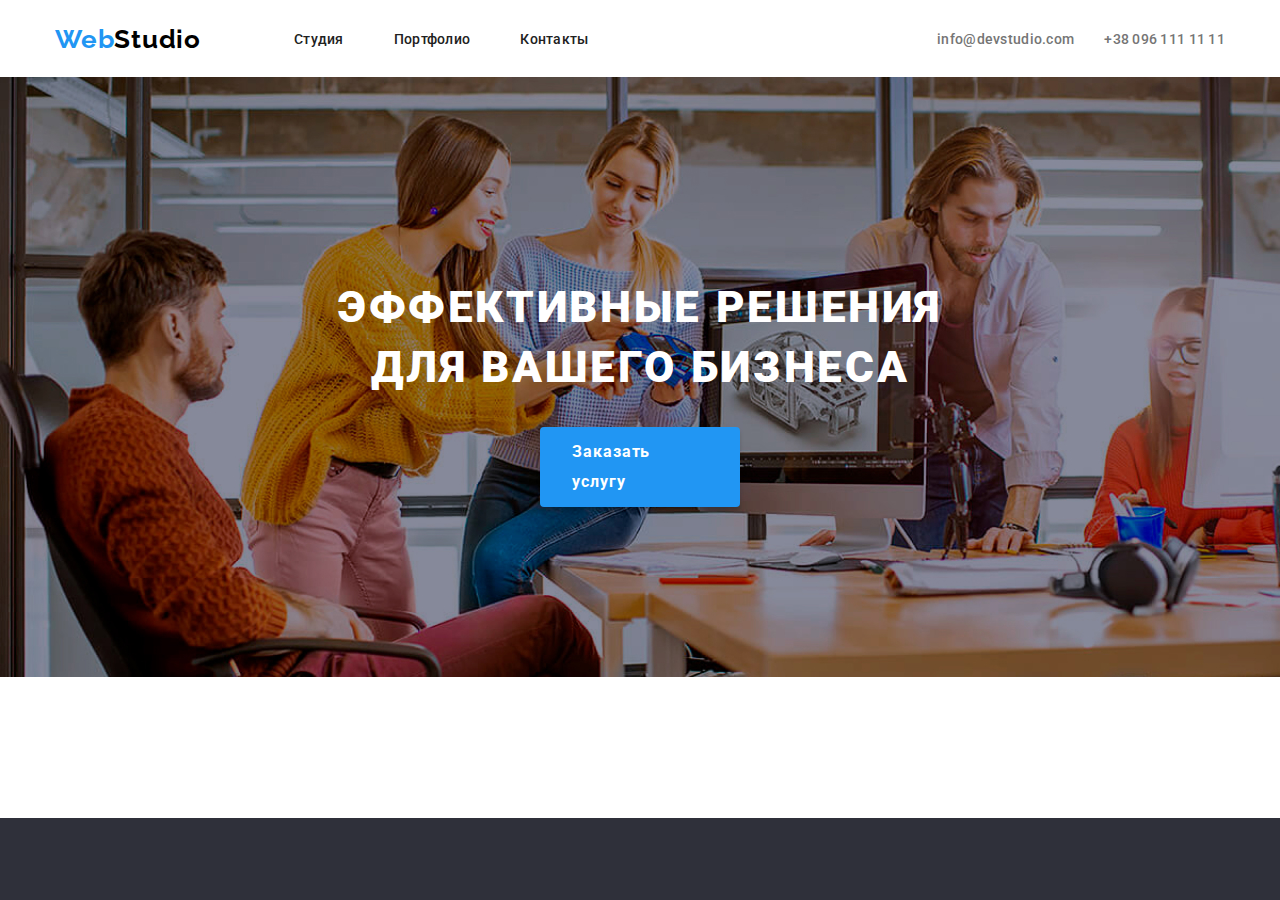
==== index.html @ 077b700a "add Hero Section" ====
<!DOCTYPE html>
<html lang="ru">
  <head>
    <meta charset="UTF-8" />
    <meta http-equiv="X-UA-Compatible" content="IE=edge" />
    <meta name="viewport" content="width=device-width, initial-scale=1.0" />
    <title>WebStudio</title>
    <link rel="stylesheet" href="./css/style.css" />
    <link
      href="https://fonts.googleapis.com/css2?family=Roboto:wght@400;500;700;900&display=swap"
      rel="stylesheet"
    />
    <link
      href="https://fonts.googleapis.com/css2?family=Raleway:wght@700&display=swap"
      rel="stylesheet"
    />
  </head>
  <body>
    <header>
      <div class="container">
        <div class="header-flex">
          <div class="header-left">
            <a class="header-logo" lang="en" href="#"><span>Web</span>Studio</a>
            <nav>
              <ul class="nav-list">
                <li><a href="#">Студия</a></li>
                <li><a href="#">Портфолио</a></li>
                <li><a href="#">Контакты</a></li>
              </ul>
            </nav>
          </div>
          <div class="header-links">
            <a href="mailto:info@devstudio.com">info@devstudio.com</a>
            <a href="tel:380961111111">+38 096 111 11 11</a>
          </div>
        </div>
      </div>
    </header>
    <main>
      <section class="hero">
        <h1>Эффективные решения для вашего бизнеса</h1>
        <a class="button" href="#">Заказать услугу</a>
      </section>
    </main>
    <footer></footer>
  </body>
</html>
---- css/style.css ----
/*Обнуление*/
*{padding: 0;margin: 0;border: 0;}
*,*:before,*:after{-moz-box-sizing: border-box;-webkit-box-sizing: border-box;box-sizing: border-box;}
:focus,:active{outline: none;}
a:focus,a:active{outline: none;}
nav,footer,header,aside{display: block;}
html,body{height:100%;width:100%;font-size:100%;line-height:1;font-size:14px;-ms-text-size-adjust:100%;-moz-text-size-adjust:100%;-webkit-text-size-adjust:100%;}
input,button,textarea{font-family:inherit;}
input::-ms-clear{display: none;}
button{cursor: pointer;}
button::-moz-focus-inner{padding:0;border:0;}
a,a:visited{text-decoration: none;}
a:hover{text-decoration: none;}
ul li{list-style: none;}
img{vertical-align: top;}
h1,h2,h3,h4,h5,h6{font-size:inherit;font-weight: inherit;}

/*-----------------------------------------------------------------------------BODY-----*/
body{	
    display: flex;
    flex-direction: column;
    font-family: Roboto;
}


/* ------------------------------------------------------------------------------Header------- */
.container{
    max-width: 1170px;
    margin: 0 auto;
    padding: 25.5px 0;
}

.header-flex {
    display: flex;
    align-items: center;
    justify-content: space-between;
}

.header-left {
    display: flex;
    align-items: center;
}

.header-logo {
    font-family: Raleway;
    font-weight: 700;
    font-size: 26px;
    letter-spacing: 0.03em;    
    color: #000000;
    margin-right: 93px;
}

.header-logo > span{
    color: #2196F3;
}

.nav-list {
    display: flex;
    gap: 50px;
}
.nav-list a{
    font-weight: 500;
    font-size: 14px;
    letter-spacing: 0.02em;
    color: #212121;
}

.header-links{
    display: flex;
    gap: 30px;
}

.header-links > a{
    font-weight: 500;
    font-size: 14px;
    letter-spacing: 0.02em;    
    color: #757575;
}

main{
    height: 100%;
}
/* ------------------------------------------------------------------------------section Hero------- */
.hero {
    height: 600px;
    background: url(/img/hero.jpg) 0 0/cover no-repeat; 
}

h1{
    font-weight: 900;
    font-size: 44px;
    letter-spacing: 0.06em;
    text-transform: uppercase;    
    color: #FFFFFF;
    max-width: 700px;
    margin: 0 auto;
    padding-top: 200px;
    text-align: center;
    line-height: 60px;
    margin-bottom: 30px;
}

.button {
    font-weight: 700;
    font-size: 16px;
    display: flex;
    align-items: center;
    letter-spacing: 0.06em;    
    color: #FFFFFF;
    background: #2196F3;
    box-shadow: 0px 4px 4px rgba(0, 0, 0, 0.15);
    border-radius: 4px;
    padding: 10px 32px;
    max-width: 200.5px;
    margin: 0 auto;
    line-height: 30px;
}
/* ------------------------------------------------------------------------------1------- */
/* ------------------------------------------------------------------------------2------- */
/* ------------------------------------------------------------------------------3------- */
/* ------------------------------------------------------------------------------4------- */




/* ------------------------------------------------------------------------------Footer------- */
footer {
    height: 100px;
    background-color: #2F303A;
}
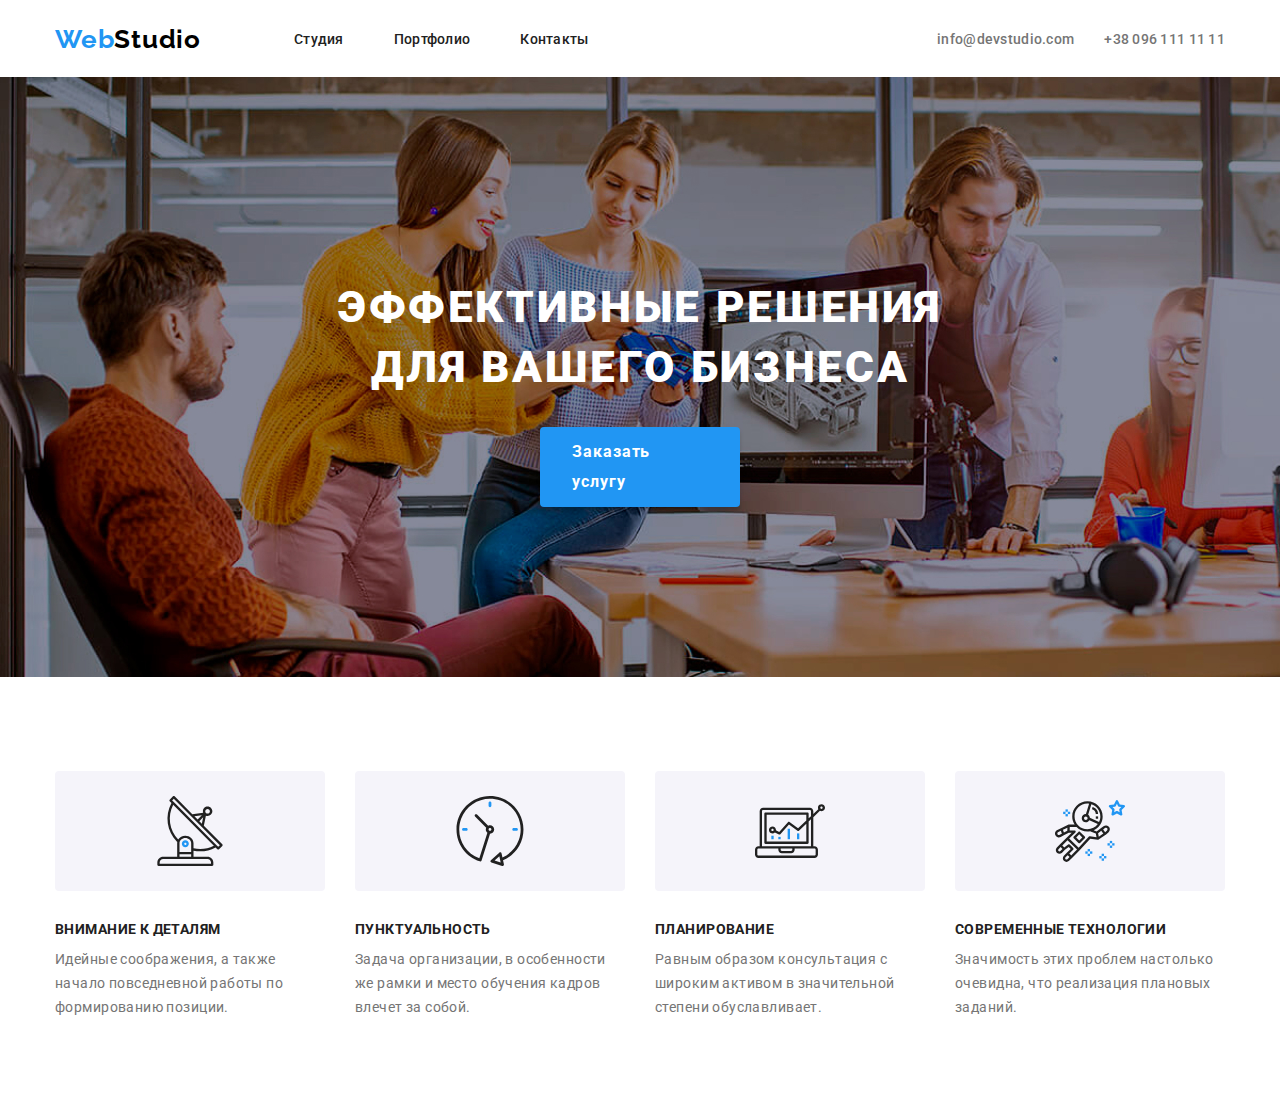
==== commit fe96f431: "add Section advantages" ====
--- a/index.html
+++ b/index.html
@@ -41,6 +41,67 @@
         <h1>Эффективные решения для вашего бизнеса</h1>
         <a class="button" href="#">Заказать услугу</a>
       </section>
+      <section class="advantages container">
+        <h2>Наши Преимущества</h2>
+        <ul class="advantages-list">
+          <li>
+            <div class="img-container">
+              <img
+                class="advantages-img"
+                src="./img/icons/Icon1_antenna.svg"
+                alt="Антенна"
+              />
+            </div>
+            <h3 class="advantages-title">Внимание к деталям</h3>
+            <p class="advantages-text">
+              Идейные соображения, а также начало повседневной работы по
+              формированию позиции.
+            </p>
+          </li>
+          <li>
+            <div class="img-container">
+              <img
+                class="advantages-img"
+                src="./img/icons/Icon2_clock.svg"
+                alt="Часы"
+              />
+            </div>
+            <h3 class="advantages-title">Пунктуальность</h3>
+            <p class="advantages-text">
+              Задача организации, в особенности же рамки и место обучения кадров
+              влечет за собой.
+            </p>
+          </li>
+          <li>
+            <div class="img-container">
+              <img
+                class="advantages-img"
+                src="./img/icons/Icon3_diagram.svg"
+                alt="Диаграмма"
+              />
+            </div>
+            <h3 class="advantages-title">Планирование</h3>
+            <p class="advantages-text">
+              Равным образом консультация с широким активом в значительной
+              степени обуславливает.
+            </p>
+          </li>
+          <li>
+            <div class="img-container">
+              <img
+                class="advantages-img"
+                src="./img/icons/Icon4_astronaut4.svg"
+                alt="Астронавт"
+              />
+            </div>
+            <h3 class="advantages-title">Современные технологии</h3>
+            <p class="advantages-text">
+              Значимость этих проблем настолько очевидна, что реализация
+              плановых заданий.
+            </p>
+          </li>
+        </ul>
+      </section>
     </main>
     <footer></footer>
   </body>
--- a/css/style.css
+++ b/css/style.css
@@ -24,10 +24,13 @@
 
 
 /* ------------------------------------------------------------------------------Header------- */
+header{
+    padding: 25.5px 0;
+}
+
 .container{
     max-width: 1170px;
-    margin: 0 auto;
-    padding: 25.5px 0;
+    margin: 0 auto;   
 }
 
 .header-flex {
@@ -115,7 +118,53 @@
     margin: 0 auto;
     line-height: 30px;
 }
-/* ------------------------------------------------------------------------------1------- */
+/* ------------------------------------------------------------------------------Section advantages------- */
+.advantages > h2{
+    display: none;
+}
+
+.advantages{
+    padding: 94px 0;
+}
+
+.advantages-list {  
+    display: flex;
+    justify-content: space-between;
+}
+
+.advantages-list > li{
+    max-width: 270px;
+}
+
+.img-container {
+    background-color: #F5F4FA;
+    border-radius: 4px;
+    margin-bottom: 30px;
+}
+
+.advantages-img {
+   display: block;
+   margin: 0 auto;
+   padding: 25px;
+}
+
+.advantages-title {
+    font-weight: 700;
+    font-size: 14px;
+    line-height: 16px;
+    letter-spacing: 0.03em;
+    text-transform: uppercase;    
+    color: #212121;
+    margin-bottom: 10px;
+}
+
+.advantages-text {
+    font-weight: 400;
+    font-size: 14px;
+    line-height: 24px;    
+    letter-spacing: 0.03em;    
+    color: #757575;
+}
 /* ------------------------------------------------------------------------------2------- */
 /* ------------------------------------------------------------------------------3------- */
 /* ------------------------------------------------------------------------------4------- */
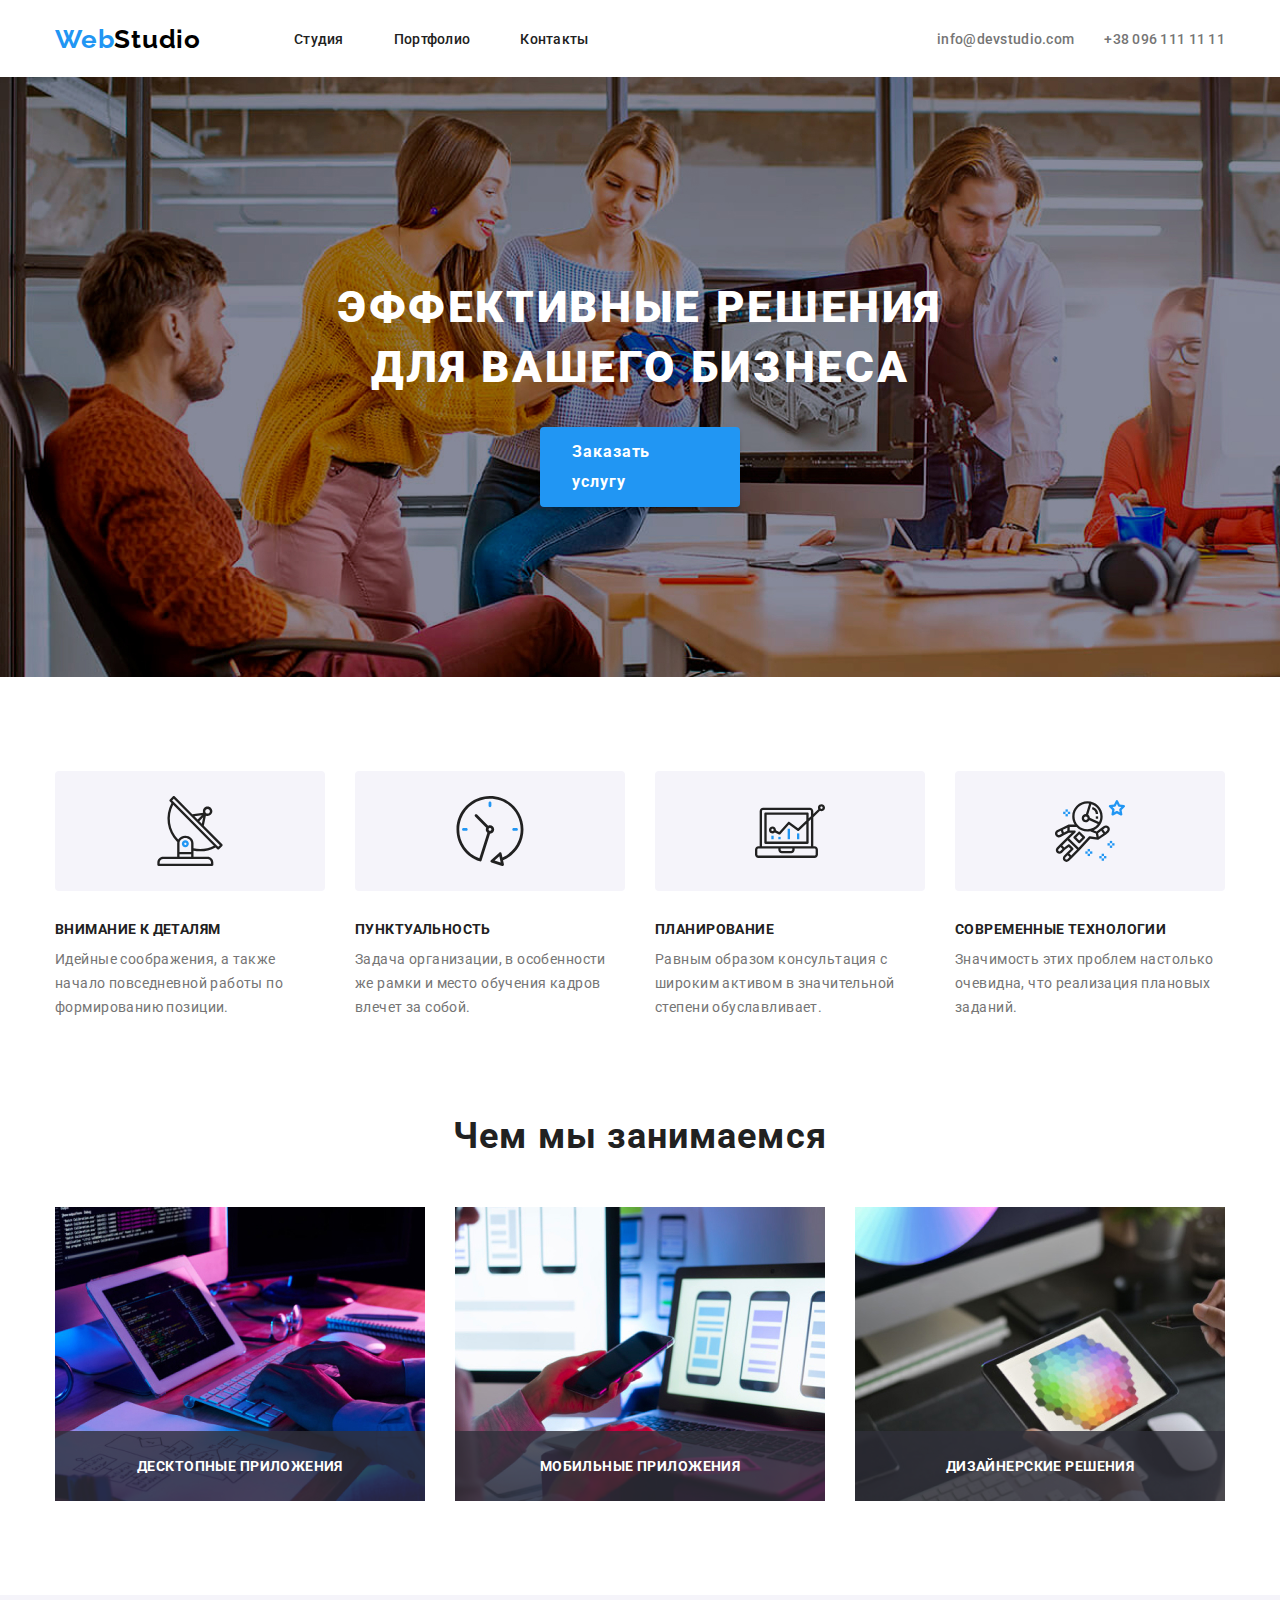
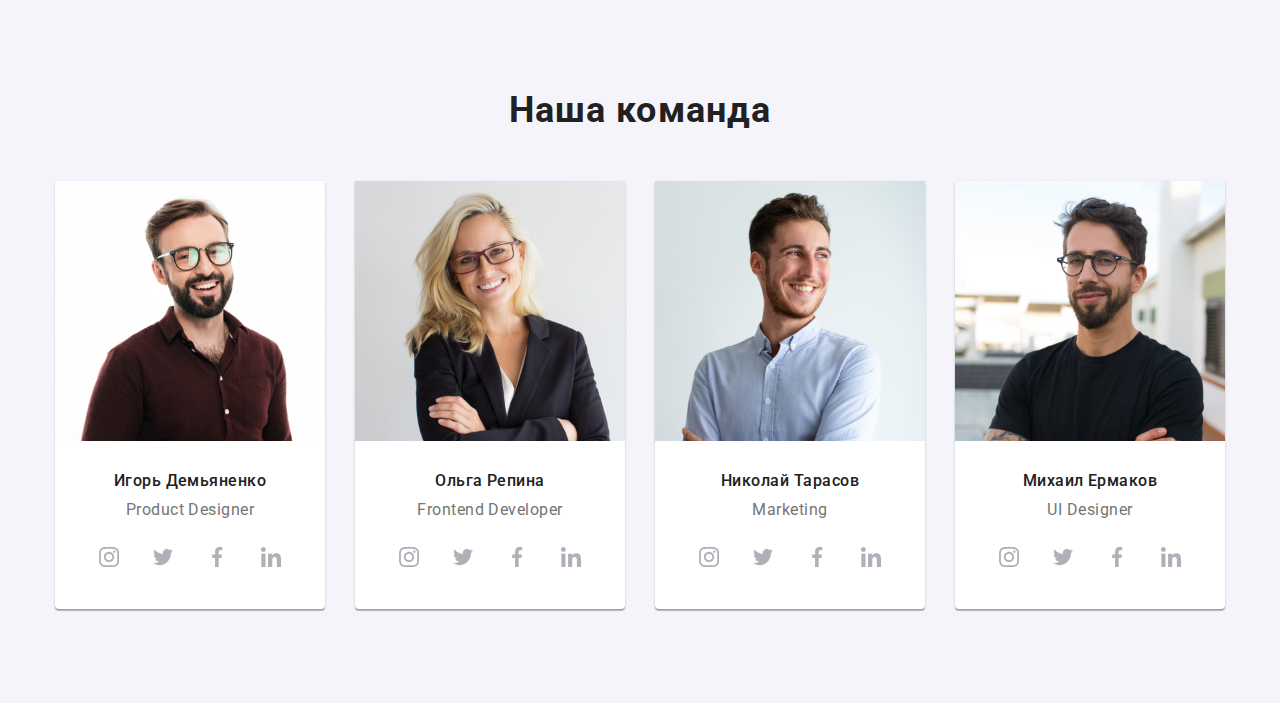
==== commit 59989dfe: "add Sections team and whatwedo" ====
--- a/index.html
+++ b/index.html
@@ -102,6 +102,193 @@
           </li>
         </ul>
       </section>
+      <section class="whatwedo container">
+        <h2 class="whatwedo-title title">Чем мы занимаемся</h2>
+        <ul class="whatwedo-list">
+          <li>
+            <img
+              width="370"
+              class="whatwedo-image"
+              src="./img/image_1.jpg"
+              alt="Планшет"
+            />
+            <p class="whatwedo-text">Десктопные приложения</p>
+          </li>
+          <li>
+            <img
+              width="370"
+              class="whatwedo-image"
+              src="./img/image_2.jpg"
+              alt="Мобильный"
+            />
+            <p class="whatwedo-text">Мобильные приложения</p>
+          </li>
+          <li>
+            <img
+              width="370"
+              class="whatwedo-image"
+              src="./img/image_3.jpg"
+              alt="Планшет"
+            />
+            <p class="whatwedo-text">Дизайнерские решения</p>
+          </li>
+        </ul>
+      </section>
+      <section class="team">
+        <div class="container">
+          <h2 class="team-title title">Наша команда</h2>
+          <ul class="team-list">
+            <li class="team-item">
+              <img src="./img/foto_1.jpg" alt="" class="team-photo" />
+              <h3 class="team-item-title">Игорь Демьяненко</h3>
+              <p class="team-text">Product Designer</p>
+              <ul class="team-links-list">
+                <li>
+                  <a href="#" class="team-link">
+                    <img
+                      src="./img/icons/social_links/instagram_1.svg"
+                      alt="Инстаграмм"
+                  /></a>
+                </li>
+                <li>
+                  <a href="#" class="team-link"
+                    ><img
+                      src="./img/icons/social_links/twitter_2.svg"
+                      alt="Твиттер"
+                  /></a>
+                </li>
+                <li>
+                  <a href="#" class="team-link"
+                    ><img
+                      src="./img/icons/social_links/facebook_3.svg"
+                      alt="Фейсбук"
+                  /></a>
+                </li>
+                <li>
+                  <a href="#" class="team-link"
+                    ><img
+                      src="./img/icons/social_links/linkedin_4.svg"
+                      alt="ЛинкедИн"
+                  /></a>
+                </li>
+              </ul>
+            </li>
+            <li class="team-item">
+              <img src="./img/foto_2.jpg" alt="" class="team-photo" />
+              <h3 class="team-item-title">Ольга Репина</h3>
+              <p class="team-text">Frontend Developer</p>
+              <ul class="team-links-list">
+                <li>
+                  <a href="#" class="team-link"
+                    ><img
+                      src="./img/icons/social_links/instagram_1.svg"
+                      alt="Инстаграмм"
+                  /></a>
+                </li>
+                <li>
+                  <a href="#" class="team-link"
+                    ><img
+                      src="./img/icons/social_links/twitter_2.svg"
+                      alt="Твиттер"
+                  /></a>
+                </li>
+                <li>
+                  <a href="#" class="team-link"
+                    ><img
+                      src="./img/icons/social_links/facebook_3.svg"
+                      alt="Фейсбук"
+                  /></a>
+                </li>
+                <li>
+                  <a href="#" class="team-link"
+                    ><img
+                      src="./img/icons/social_links/linkedin_4.svg"
+                      alt="ЛинкедИн"
+                  /></a>
+                </li>
+              </ul>
+            </li>
+            <li class="team-item">
+              <img src="./img/foto_3.jpg" alt="" class="team-photo" />
+              <h3 class="team-item-title">Николай Тарасов</h3>
+              <p class="team-text">Marketing</p>
+              <ul class="team-links-list">
+                <li>
+                  <a href="#" class="team-link">
+                    <img
+                      src="./img/icons/social_links/instagram_1.svg"
+                      alt="Инстаграмм"
+                    />
+                  </a>
+                </li>
+                <li>
+                  <a href="#" class="team-link">
+                    <img
+                      src="./img/icons/social_links/twitter_2.svg"
+                      alt="Твиттер"
+                    />
+                  </a>
+                </li>
+                <li>
+                  <a href="#" class="team-link">
+                    <img
+                      src="./img/icons/social_links/facebook_3.svg"
+                      alt="Фейсбук"
+                    />
+                  </a>
+                </li>
+                <li>
+                  <a href="#" class="team-link">
+                    <img
+                      src="./img/icons/social_links/linkedin_4.svg"
+                      alt="ЛинкедИн"
+                    />
+                  </a>
+                </li>
+              </ul>
+            </li>
+            <li class="team-item">
+              <img src="./img/foto_4.jpg" alt="" class="team-photo" />
+              <h3 class="team-item-title">Михаил Ермаков</h3>
+              <p class="team-text">UI Designer</p>
+              <ul class="team-links-list">
+                <li>
+                  <a href="#" class="team-link">
+                    <img
+                      src="./img/icons/social_links/instagram_1.svg"
+                      alt="Инстаграмм"
+                    />
+                  </a>
+                </li>
+                <li>
+                  <a href="#" class="team-link">
+                    <img
+                      src="./img/icons/social_links/twitter_2.svg"
+                      alt="Твиттер"
+                    />
+                  </a>
+                </li>
+                <li>
+                  <a href="#" class="team-link">
+                    <img
+                      src="./img/icons/social_links/facebook_3.svg"
+                      alt="Фейсбук"
+                    />
+                  </a>
+                </li>
+                <li>
+                  <a href="#" class="team-link">
+                    <img
+                      src="./img/icons/social_links/linkedin_4.svg"
+                      alt="ЛинкедИн"
+                    />
+                  </a>
+                </li>
+              </ul>
+            </li>
+          </ul>
+        </div>
+      </section>
     </main>
     <footer></footer>
   </body>
--- a/css/style.css
+++ b/css/style.css
@@ -119,12 +119,14 @@
     line-height: 30px;
 }
 /* ------------------------------------------------------------------------------Section advantages------- */
+
+
 .advantages > h2{
     display: none;
 }
 
 .advantages{
-    padding: 94px 0;
+    padding: 94px 0 96px 0;
 }
 
 .advantages-list {  
@@ -165,8 +167,124 @@
     letter-spacing: 0.03em;    
     color: #757575;
 }
-/* ------------------------------------------------------------------------------2------- */
-/* ------------------------------------------------------------------------------3------- */
+/* ------------------------------------------------------------------------------Section whatwedo------- */
+.title {
+    font-weight: 700;
+    font-size: 36px;
+    line-height: 42px;
+    text-align: center;
+    letter-spacing: 0.03em;    
+    color: #212121;
+}
+
+.whatwedo {
+    margin-bottom: 94px;
+}
+
+.whatwedo-title {
+    margin-bottom: 50px;
+}
+
+.whatwedo-list {
+    display: flex;
+    justify-content: space-between;
+}
+
+.whatwedo-list > li {
+    position: relative;
+}
+
+.whatwedo-image {    
+    height: 294px;
+    max-width: 370px;
+    object-fit: cover;
+}
+
+.whatwedo-text {
+    background: rgba(47, 48, 58, 0.8);
+    font-weight: 700;
+    font-size: 14px;
+    line-height: 16px;
+    text-align: center;
+    letter-spacing: 0.03em;
+    text-transform: uppercase;    
+    color: #FFFFFF;
+    padding: 27px 0;
+    position: absolute;
+    bottom: 0%;
+    width: 100%;
+}
+
+
+/* ------------------------------------------------------------------------------Section team------- */
+.team {
+    background: #F5F4FA;
+    padding: 94px 0;
+}
+
+.team-title {
+    margin-bottom: 50px;
+}
+
+.team-list {
+    display: flex;
+    justify-content: space-between;
+}
+
+.team-item {
+    background: #FFFFFF;
+    box-shadow: 0px 1px 3px rgba(0, 0, 0, 0.12), 0px 1px 1px rgba(0, 0, 0, 0.14), 0px 2px 1px rgba(0, 0, 0, 0.2);
+    border-radius: 0px 0px 4px 4px;
+}
+
+.team-photo {
+    max-width: 270px;
+    height: 260px;
+    object-fit: cover;
+    margin-bottom: 30px;
+}
+
+.team-item-title {
+    font-weight: 500;
+    font-size: 16px;
+    line-height: 19px;
+    text-align: center;
+    letter-spacing: 0.03em;
+    color: #212121;
+    margin-bottom: 10px;
+}
+
+.team-text {
+    font-size: 16px;
+    line-height: 19px;    
+    text-align: center;
+    letter-spacing: 0.03em;    
+    color: #757575;
+    margin-bottom: 16px;
+}
+
+.team-links-list {
+    display: flex;
+    max-width: 206px;
+    justify-content: space-between;
+    margin: 0 auto;                                 
+    margin-bottom: 30px;
+}
+
+.team-links-list > li {
+    width: 44px;
+    height: 44px;
+}
+
+.team-link {
+    background-color: #FFFFFF;
+    border-radius: 50%;    
+    height: 100%;
+    display: flex;
+    justify-content: center;
+    align-items: center;
+}
+
 /* ------------------------------------------------------------------------------4------- */
 
 
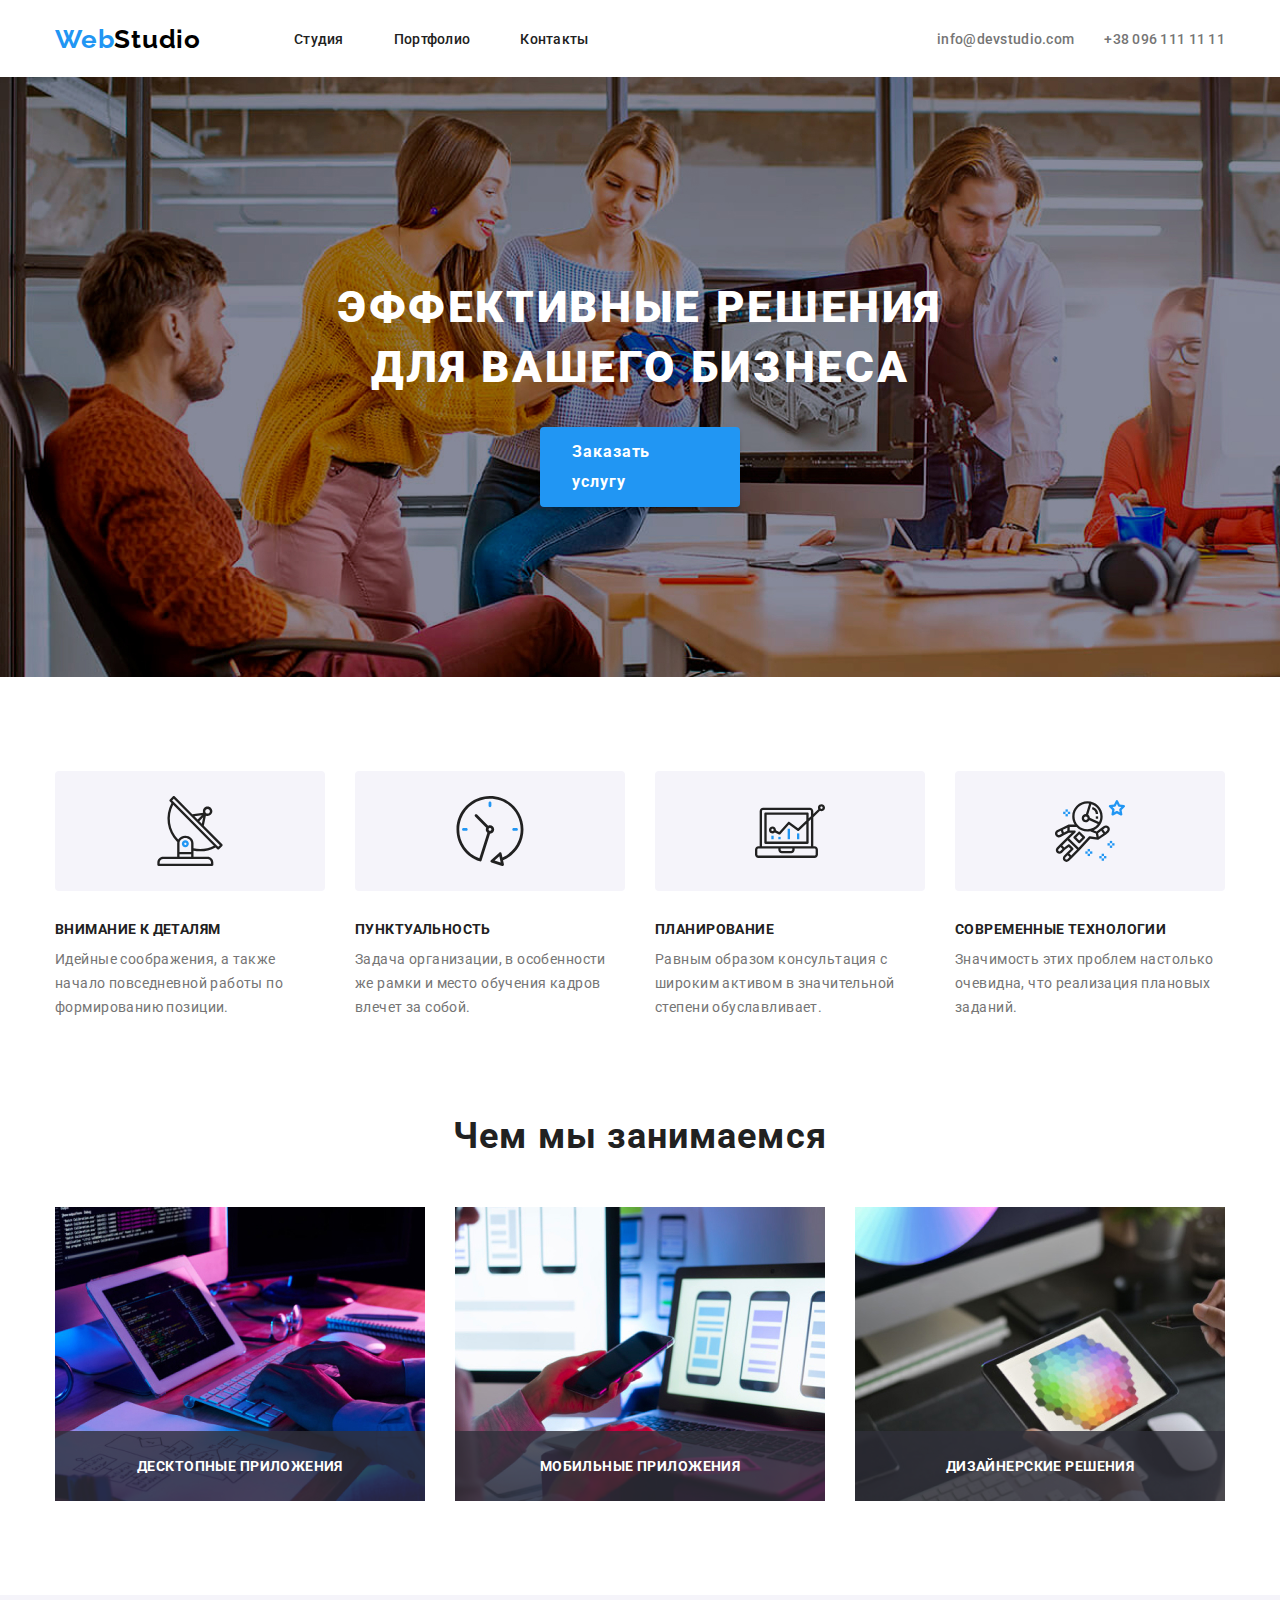
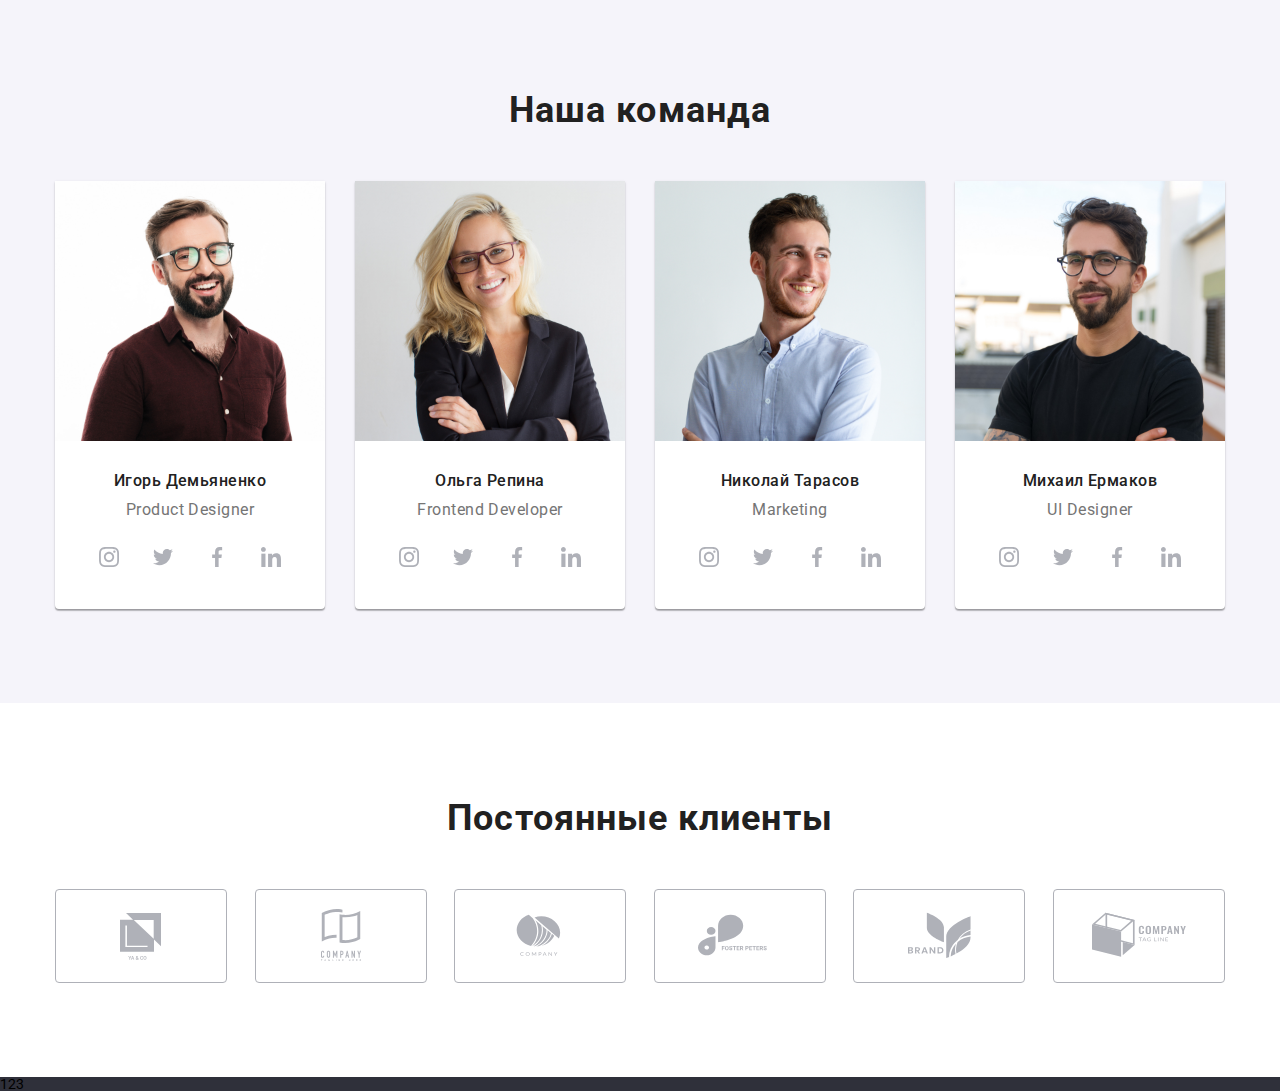
==== commit 6069cd4c: "add clients section" ====
--- a/index.html
+++ b/index.html
@@ -289,7 +289,42 @@
           </ul>
         </div>
       </section>
+      <section class="clients container">
+        <h2 class="clients-title title">Постоянные клиенты</h2>
+        <ul class="clients-list">
+          <li>
+            <a href="#" class="clients-link"
+              ><img src="./img/icons/Clients/Logo-1.svg" alt=""
+            /></a>
+          </li>
+          <li>
+            <a href="#" class="clients-link"
+              ><img src="./img/icons/Clients/Logo-2.svg" alt=""
+            /></a>
+          </li>
+          <li>
+            <a href="#" class="clients-link"
+              ><img src="./img/icons/Clients/Logo-3.svg" alt=""
+            /></a>
+          </li>
+          <li>
+            <a href="#" class="clients-link"
+              ><img src="./img/icons/Clients/Logo-4.svg" alt=""
+            /></a>
+          </li>
+          <li>
+            <a href="#" class="clients-link"
+              ><img src="./img/icons/Clients/Logo-5.svg" alt=""
+            /></a>
+          </li>
+          <li>
+            <a href="#" class="clients-link"
+              ><img src="./img/icons/Clients/Logo-6.svg" alt=""
+            /></a>
+          </li>
+        </ul>
+      </section>
     </main>
-    <footer></footer>
+    <footer>123</footer>
   </body>
 </html>
--- a/css/style.css
+++ b/css/style.css
@@ -80,9 +80,7 @@
     color: #757575;
 }
 
-main{
-    height: 100%;
-}
+
 /* ------------------------------------------------------------------------------section Hero------- */
 .hero {
     height: 600px;
@@ -285,13 +283,32 @@
     align-items: center;
 }
 
-/* ------------------------------------------------------------------------------4------- */
-
+/* ------------------------------------------------------------------------------Clients------- */
+.clients {
+    padding: 94px 0;
+}
+
+.clients-title {
+    margin-bottom: 50px;
+}
+
+.clients-list {
+    display: flex;
+    justify-content: space-between;
+}
+
+.clients-link {
+    display: block;
+    border: 1px solid #AFB1B8;
+    border-radius: 4px;
+    text-align: center;
+    padding: 16px 32px;
+}
 
 
 
 /* ------------------------------------------------------------------------------Footer------- */
 footer {
-    height: 100px;
+    height: 300px;
     background-color: #2F303A;
 }
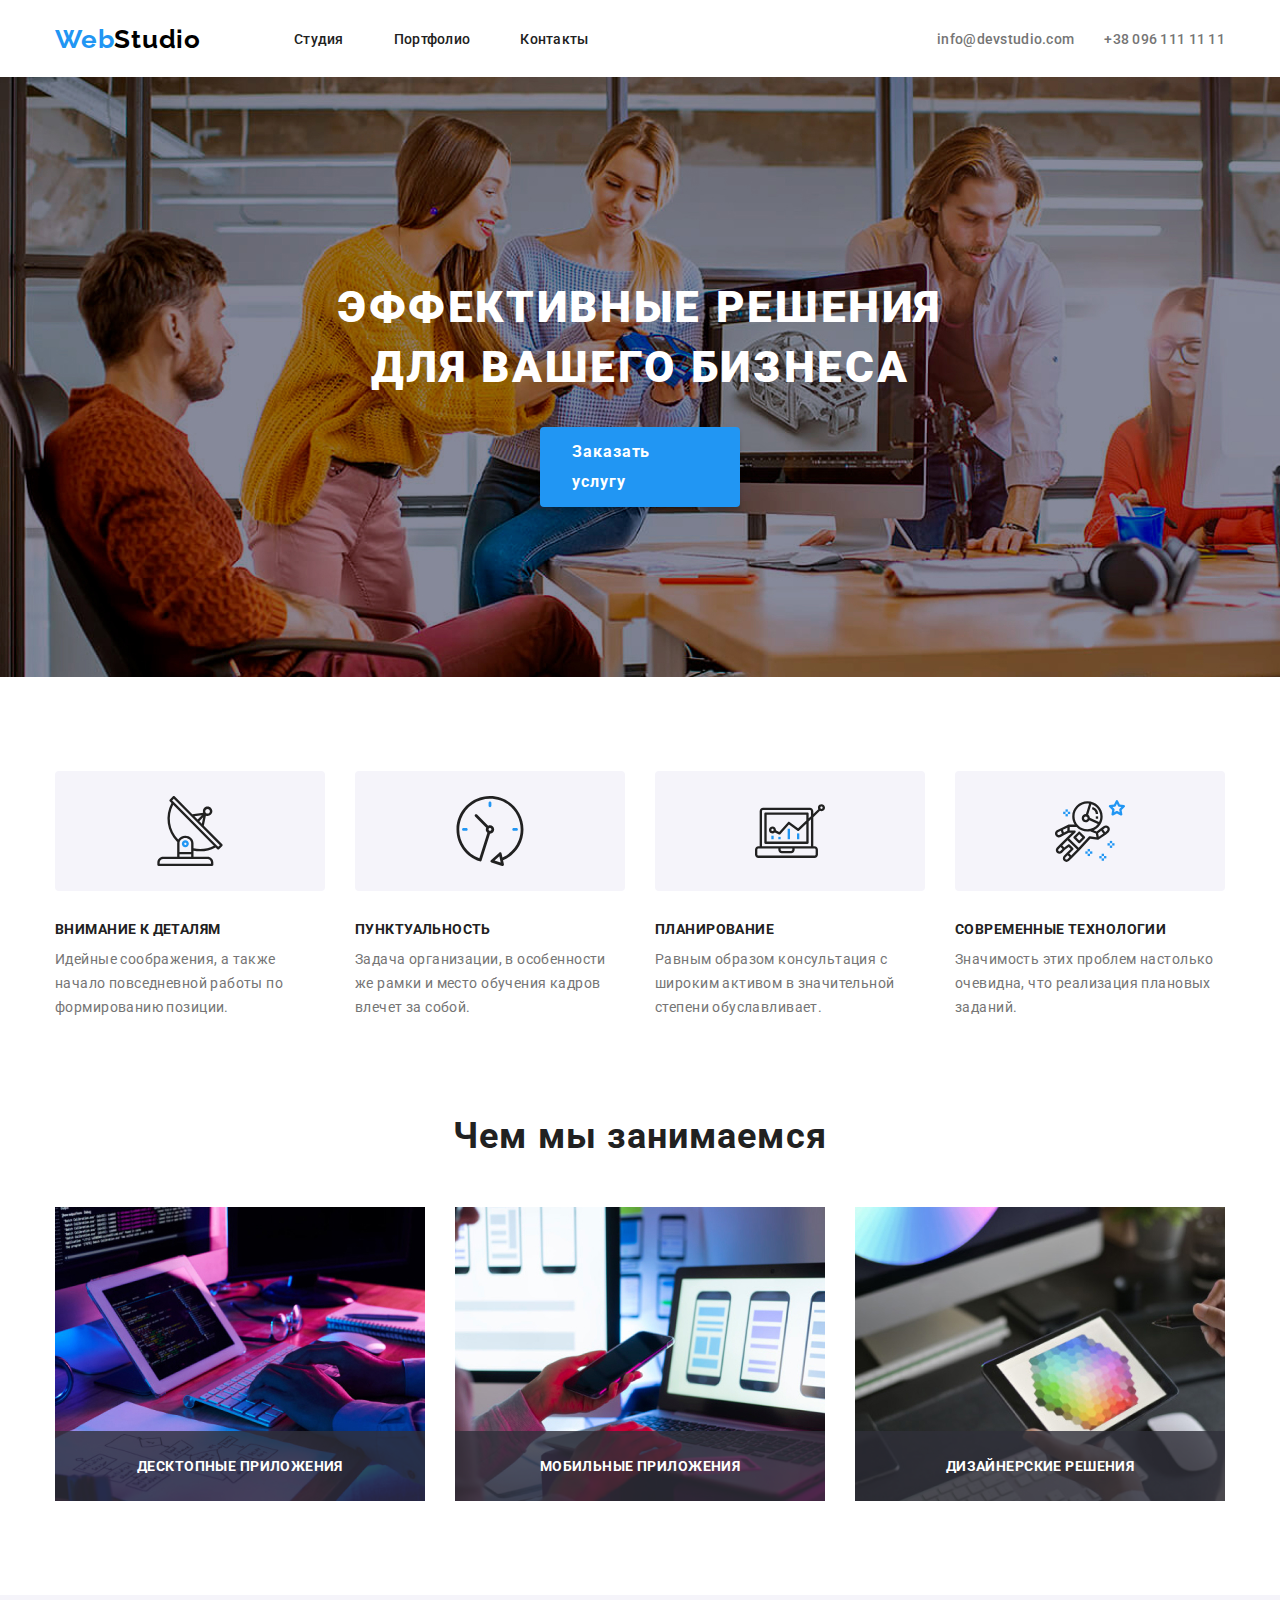
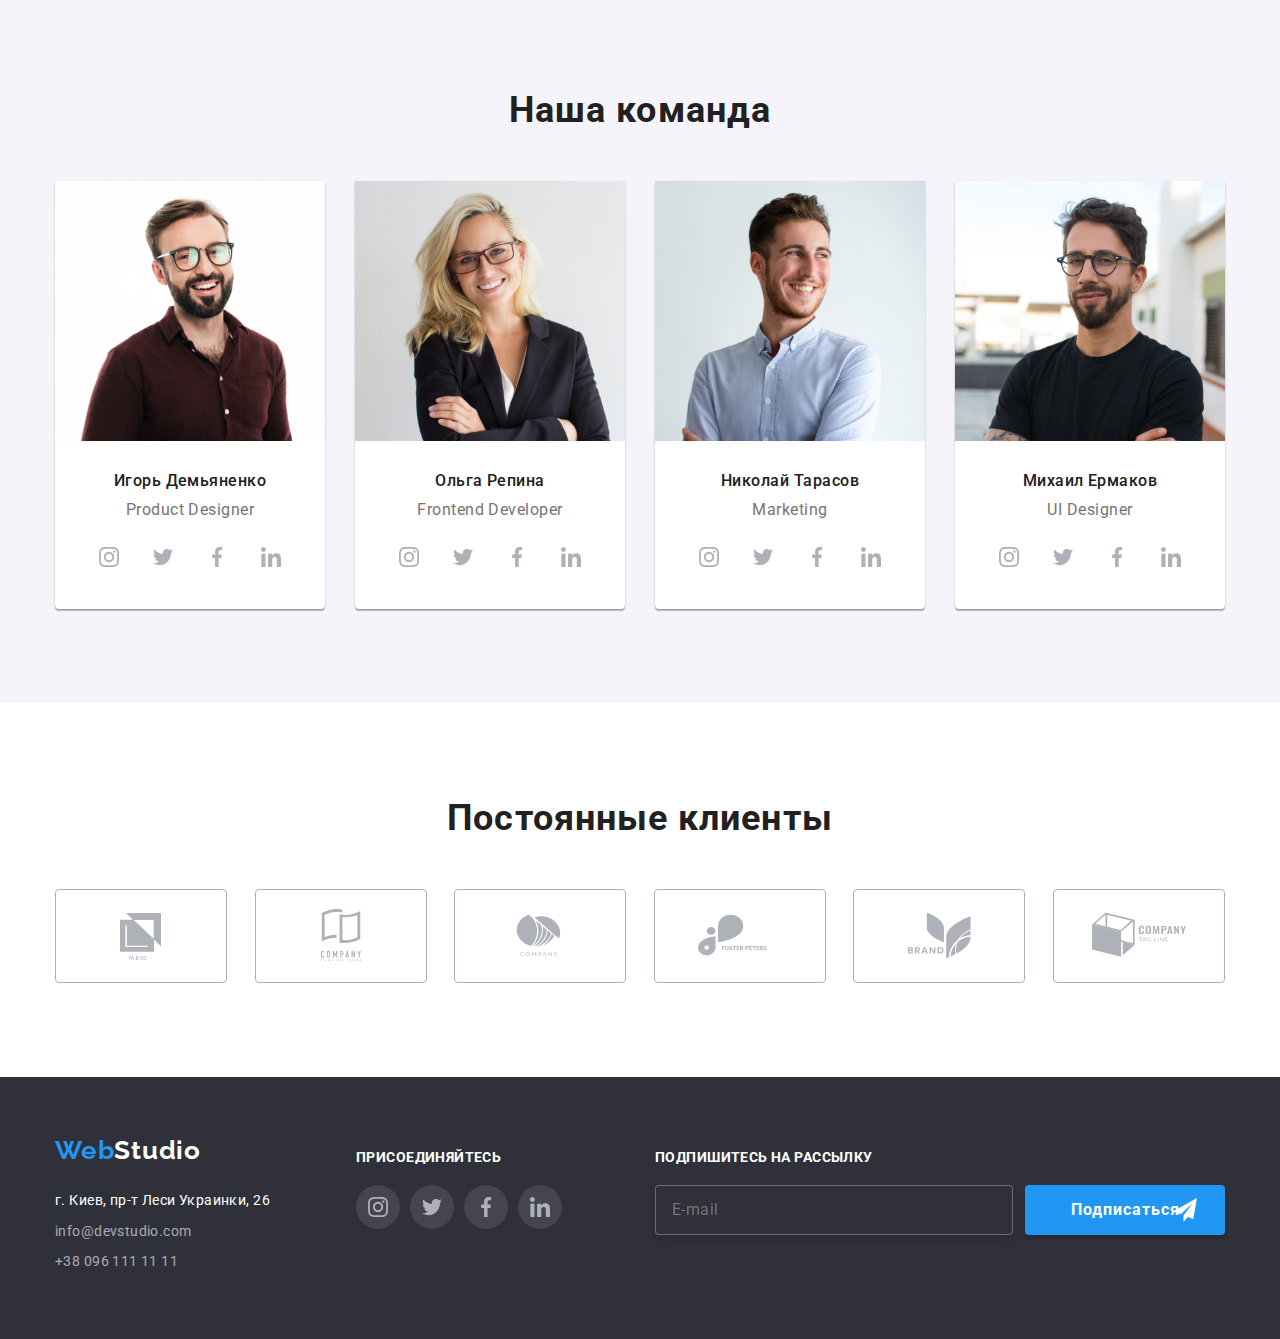
==== commit 0064e03c: "add footer section" ====
--- a/index.html
+++ b/index.html
@@ -20,7 +20,7 @@
       <div class="container">
         <div class="header-flex">
           <div class="header-left">
-            <a class="header-logo" lang="en" href="#"><span>Web</span>Studio</a>
+            <a class="logo" lang="en" href="#"><span>Web</span>Studio</a>
             <nav>
               <ul class="nav-list">
                 <li><a href="#">Студия</a></li>
@@ -325,6 +325,65 @@
         </ul>
       </section>
     </main>
-    <footer>123</footer>
+    <footer>
+      <div class="footer container">
+        <div class="footer-left">
+          <div class="footer-left-address">
+            <a class="footer-logo logo" lang="en" href="#"
+              ><span>Web</span>Studio</a
+            >
+            <address class="address">
+              <p>г. Киев, пр-т Леси Украинки, 26</p>
+              <a href="mailto:info@devstudio.com">info@devstudio.com</a>
+              <a href="tel:380961111111">+38 096 111 11 11</a>
+            </address>
+          </div>
+          <div class="footer-left-links">
+            <h2 class="footer-title">присоединяйтесь</h2>
+            <ul class="footer-list">
+              <li>
+                <a href="#" class="footer-link">
+                  <img
+                    src="./img/icons/social_links/instagram_1.svg"
+                    alt="Инстаграмм"
+                /></a>
+              </li>
+              <li>
+                <a href="#" class="footer-link"
+                  ><img
+                    src="./img/icons/social_links/twitter_2.svg"
+                    alt="Твиттер"
+                /></a>
+              </li>
+              <li>
+                <a href="#" class="footer-link"
+                  ><img
+                    src="./img/icons/social_links/facebook_3.svg"
+                    alt="Фейсбук"
+                /></a>
+              </li>
+              <li>
+                <a href="#" class="footer-link"
+                  ><img
+                    src="./img/icons/social_links/linkedin_4.svg"
+                    alt="ЛинкедИн"
+                /></a>
+              </li>
+            </ul>
+          </div>
+        </div>
+        <div class="footer-right">
+          <h2 class="footer-title">Подпишитесь на рассылку</h2>
+          <form class="form" action="">
+            <input class="input" type="text" placeholder="E-mail" />
+            <input
+              class="button footer-button"
+              type="submit"
+              value="Подписаться"
+            />
+          </form>
+        </div>
+      </div>
+    </footer>
   </body>
 </html>
--- a/css/style.css
+++ b/css/style.css
@@ -44,7 +44,7 @@
     align-items: center;
 }
 
-.header-logo {
+.logo {
     font-family: Raleway;
     font-weight: 700;
     font-size: 26px;
@@ -53,7 +53,7 @@
     margin-right: 93px;
 }
 
-.header-logo > span{
+.logo > span{
     color: #2196F3;
 }
 
@@ -108,7 +108,7 @@
     align-items: center;
     letter-spacing: 0.06em;    
     color: #FFFFFF;
-    background: #2196F3;
+    background-color: #2196F3;
     box-shadow: 0px 4px 4px rgba(0, 0, 0, 0.15);
     border-radius: 4px;
     padding: 10px 32px;
@@ -309,6 +309,101 @@
 
 /* ------------------------------------------------------------------------------Footer------- */
 footer {
-    height: 300px;
     background-color: #2F303A;
 }
+
+.footer{
+    display: flex;
+    padding: 60px 0;
+    justify-content: space-between;
+}
+
+.footer-left {
+    display: flex;
+    width: 507px;
+    justify-content: space-between;
+}
+
+.footer-logo {
+    color: #FFFFFF;
+    margin: 0;
+    margin-bottom: 24.6px;
+    display: block;
+}
+
+.address > p {
+    font-size: 14px;
+    line-height: 24px;
+    letter-spacing: 0.03em;    
+    color: #FFFFFF;
+    margin-bottom: 7px;
+    font-style: normal;
+}
+
+.address > a {
+    font-size: 14px;
+    line-height: 24px;
+    letter-spacing: 0.03em;    
+    color: rgba(255, 255, 255, 0.6);
+    font-style: normal;
+    margin-bottom: 6px;
+    display: block;
+}
+
+
+.footer-title {
+    font-weight: 700;
+    font-size: 14px;
+    line-height: 16px;
+    letter-spacing: 0.03em;
+    text-transform: uppercase;    
+    color: #FFFFFF;
+    margin-top: 12px;
+    margin-bottom: 20px;
+}
+
+.footer-list {
+    display: flex;
+    width: 206px;
+    justify-content: space-between;
+}
+
+.footer-list > li {
+    width: 44px;
+    height: 44px;
+}
+
+.footer-link {
+    background-color: rgba(255, 255, 255, 0.1);
+    border-radius: 50%;
+    height: 100%;
+    display: flex;
+    justify-content: center;
+    align-items: center;
+    
+}
+
+.form {
+    display: flex;
+    gap: 12px;
+}
+.input {
+    width: 358px;
+    border: 1px solid rgba(255, 255, 255, 0.3);
+    filter: drop-shadow(0px 4px 4px rgba(0, 0, 0, 0.15));
+    border-radius: 4px;
+    font-size: 16px;
+    line-height: 20px;
+    letter-spacing: 0.03em;    
+    color: rgba(255, 255, 255, 0.6);
+    padding-left: 16px;
+    background-color: #2F303A;;
+}
+.footer-button {
+    background: url(../img/icons/telegram.svg) 148px no-repeat;
+    background-color: #2196F3;
+    padding-left: 29px;
+    padding-right: 28px;
+    width: 200px;
+    cursor: pointer;
+}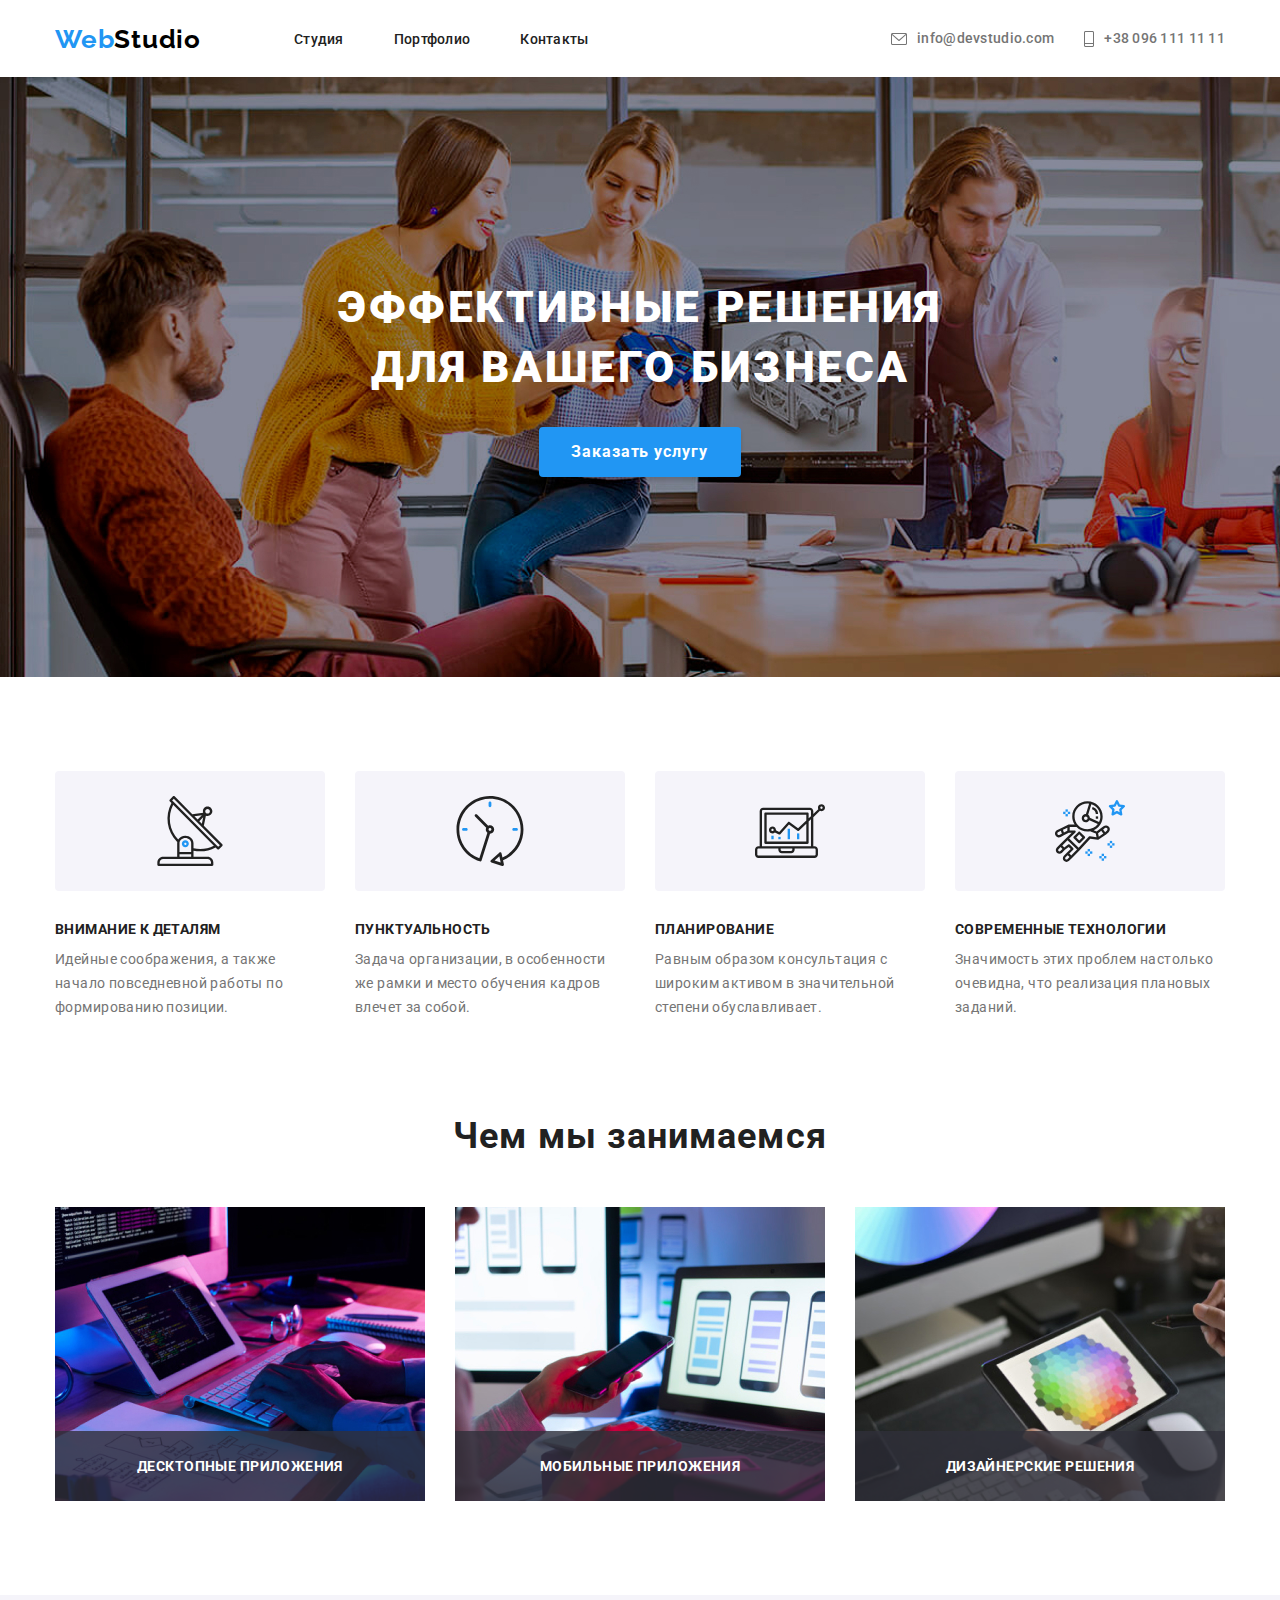
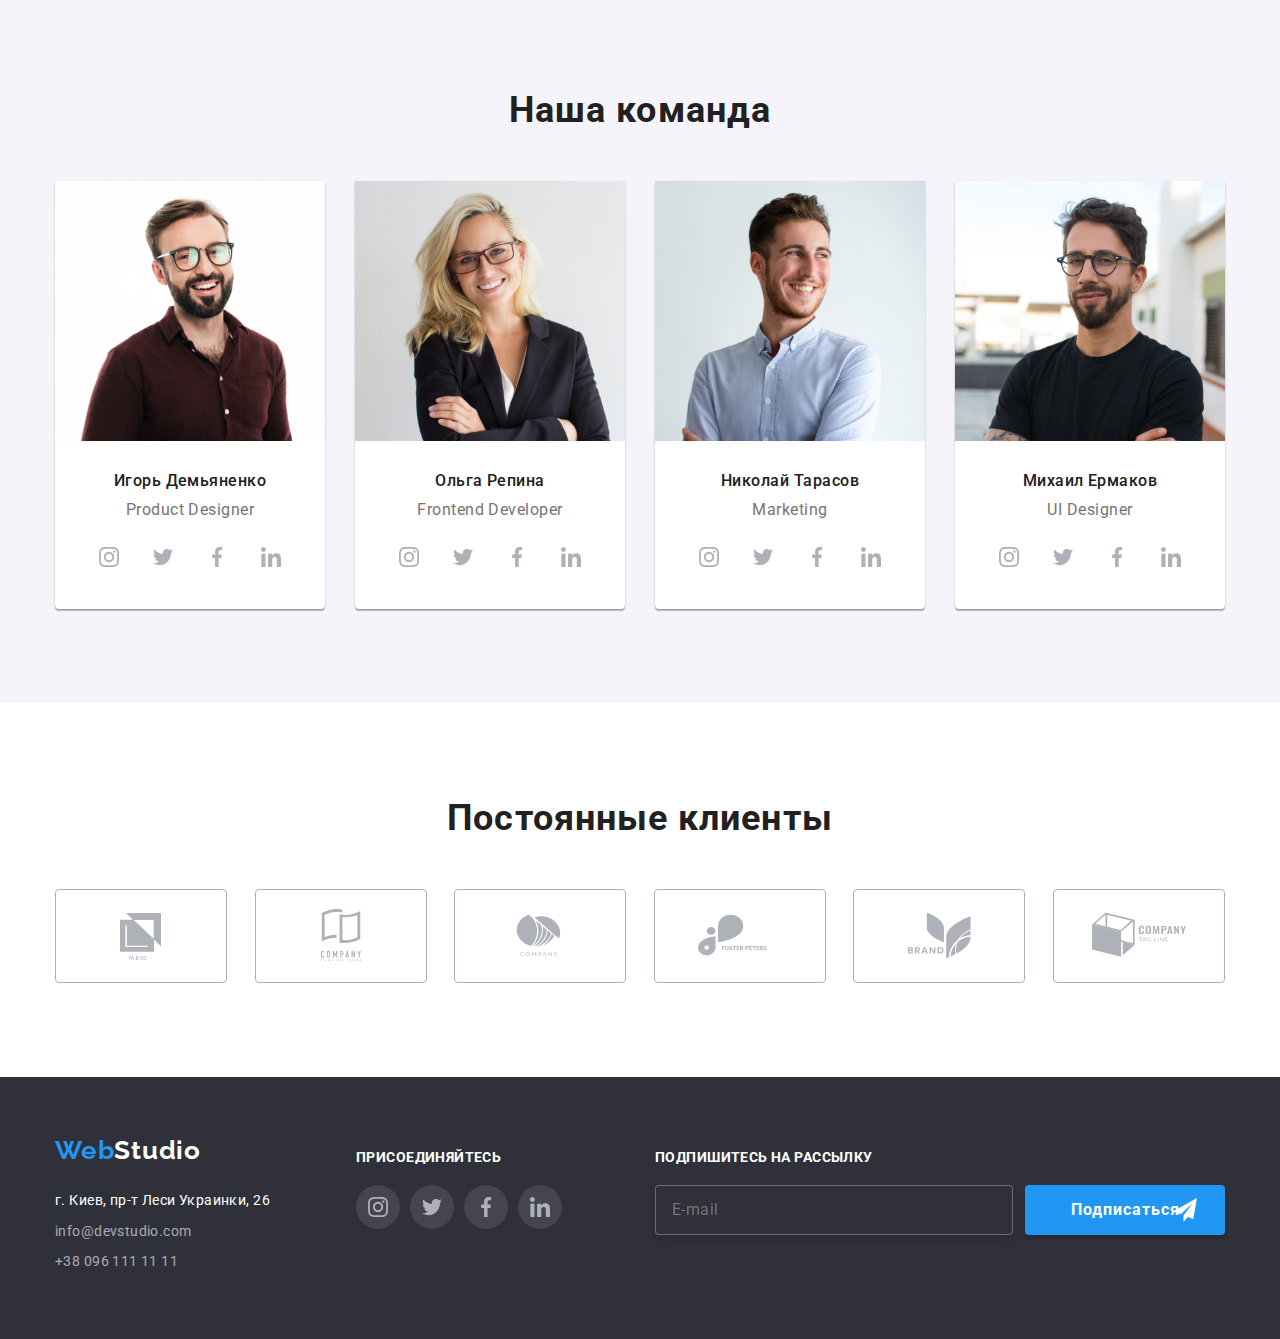
==== commit 6770de20: "add hovers" ====
--- a/index.html
+++ b/index.html
@@ -23,9 +23,9 @@
             <a class="logo" lang="en" href="#"><span>Web</span>Studio</a>
             <nav>
               <ul class="nav-list">
-                <li><a href="#">Студия</a></li>
-                <li><a href="#">Портфолио</a></li>
-                <li><a href="#">Контакты</a></li>
+                <li class="nav-item"><a href="#">Студия</a></li>
+                <li class="nav-item"><a href="#">Портфолио</a></li>
+                <li class="nav-item"><a href="#">Контакты</a></li>
               </ul>
             </nav>
           </div>
--- a/css/style.css
+++ b/css/style.css
@@ -51,6 +51,12 @@
     letter-spacing: 0.03em;    
     color: #000000;
     margin-right: 93px;
+
+}
+
+.logo:focus,
+.logo:hover { 
+    text-decoration: underline;
 }
 
 .logo > span{
@@ -68,9 +74,32 @@
     color: #212121;
 }
 
-.header-links{
+.nav-item {
+    position: relative;
+}
+
+.nav-item a:hover:after,
+.nav-item a:focus:after {
+    content: '';
+    display: block;
+    width: 100%;
+    height: 4px;
+    border-radius: 2px;
+    position: absolute;
+    margin-top: 28px;
+    background-color: #2196F3;       
+}
+
+.nav-item a:hover,
+.nav-item a:focus {
+color: #2196F3;
+}
+
+.header-links {
     display: flex;
     gap: 30px;
+    
+    
 }
 
 .header-links > a{
@@ -78,7 +107,27 @@
     font-size: 14px;
     letter-spacing: 0.02em;    
     color: #757575;
-}
+    height: 16px;
+}
+
+.header-links > a:first-child {
+    padding-left: 26px;
+        background: url(../img/icons/Icon_mail.svg) left no-repeat;
+       
+}
+.header-links>a:last-child {
+    display: block;
+    padding-left: 20px;
+    background: url(../img/icons/Icon_phone.svg) left no-repeat;
+
+}
+
+
+.header-links > a:hover,
+.header-links > a:focus {
+    color: #2196F3;
+}
+
 
 
 /* ------------------------------------------------------------------------------section Hero------- */
@@ -112,9 +161,15 @@
     box-shadow: 0px 4px 4px rgba(0, 0, 0, 0.15);
     border-radius: 4px;
     padding: 10px 32px;
-    max-width: 200.5px;
+    max-width: 202.5px;
     margin: 0 auto;
     line-height: 30px;
+    
+}
+
+.button:hover,
+.button:focus {
+box-shadow: -1px 1px 4px #000000
 }
 /* ------------------------------------------------------------------------------Section advantages------- */
 
@@ -283,6 +338,11 @@
     align-items: center;
 }
 
+.team-link:focus,
+.team-link:hover {
+    background-color: #2196F3;
+}
+
 /* ------------------------------------------------------------------------------Clients------- */
 .clients {
     padding: 94px 0;
@@ -305,6 +365,11 @@
     padding: 16px 32px;
 }
 
+.clients-link:focus,
+.clients-link:hover {
+    border: 1px solid #2196F3;
+}
+
 
 
 /* ------------------------------------------------------------------------------Footer------- */
@@ -379,14 +444,19 @@
     height: 100%;
     display: flex;
     justify-content: center;
-    align-items: center;
-    
+    align-items: center;    
+}
+
+.footer-link:focus,
+.footer-link:hover {
+    background-color: #2196F3;
 }
 
 .form {
     display: flex;
     gap: 12px;
 }
+
 .input {
     width: 358px;
     border: 1px solid rgba(255, 255, 255, 0.3);
@@ -399,6 +469,7 @@
     padding-left: 16px;
     background-color: #2F303A;;
 }
+
 .footer-button {
     background: url(../img/icons/telegram.svg) 148px no-repeat;
     background-color: #2196F3;
@@ -406,4 +477,9 @@
     padding-right: 28px;
     width: 200px;
     cursor: pointer;
+}
+
+.footer-button:hover,
+.footer-button:focus {
+    box-shadow: -1px 1px 4px #FFFFFF
 }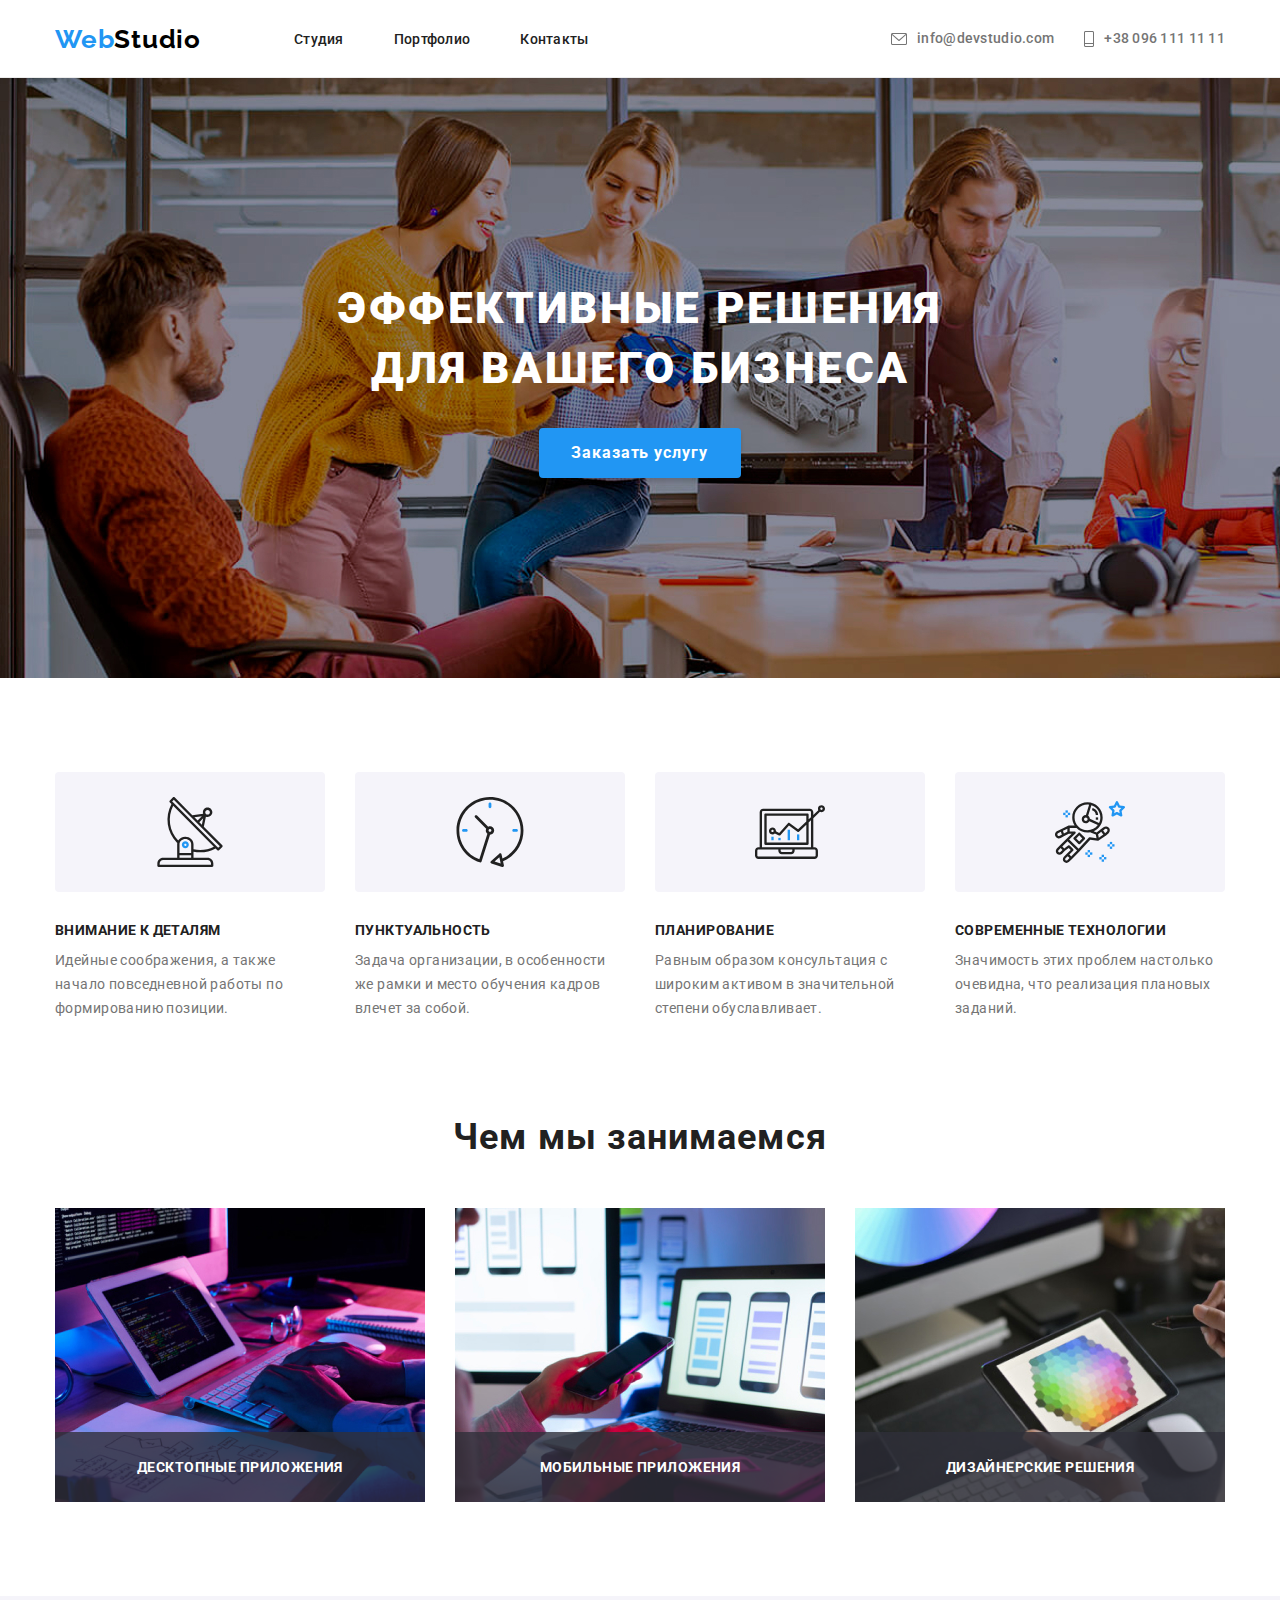
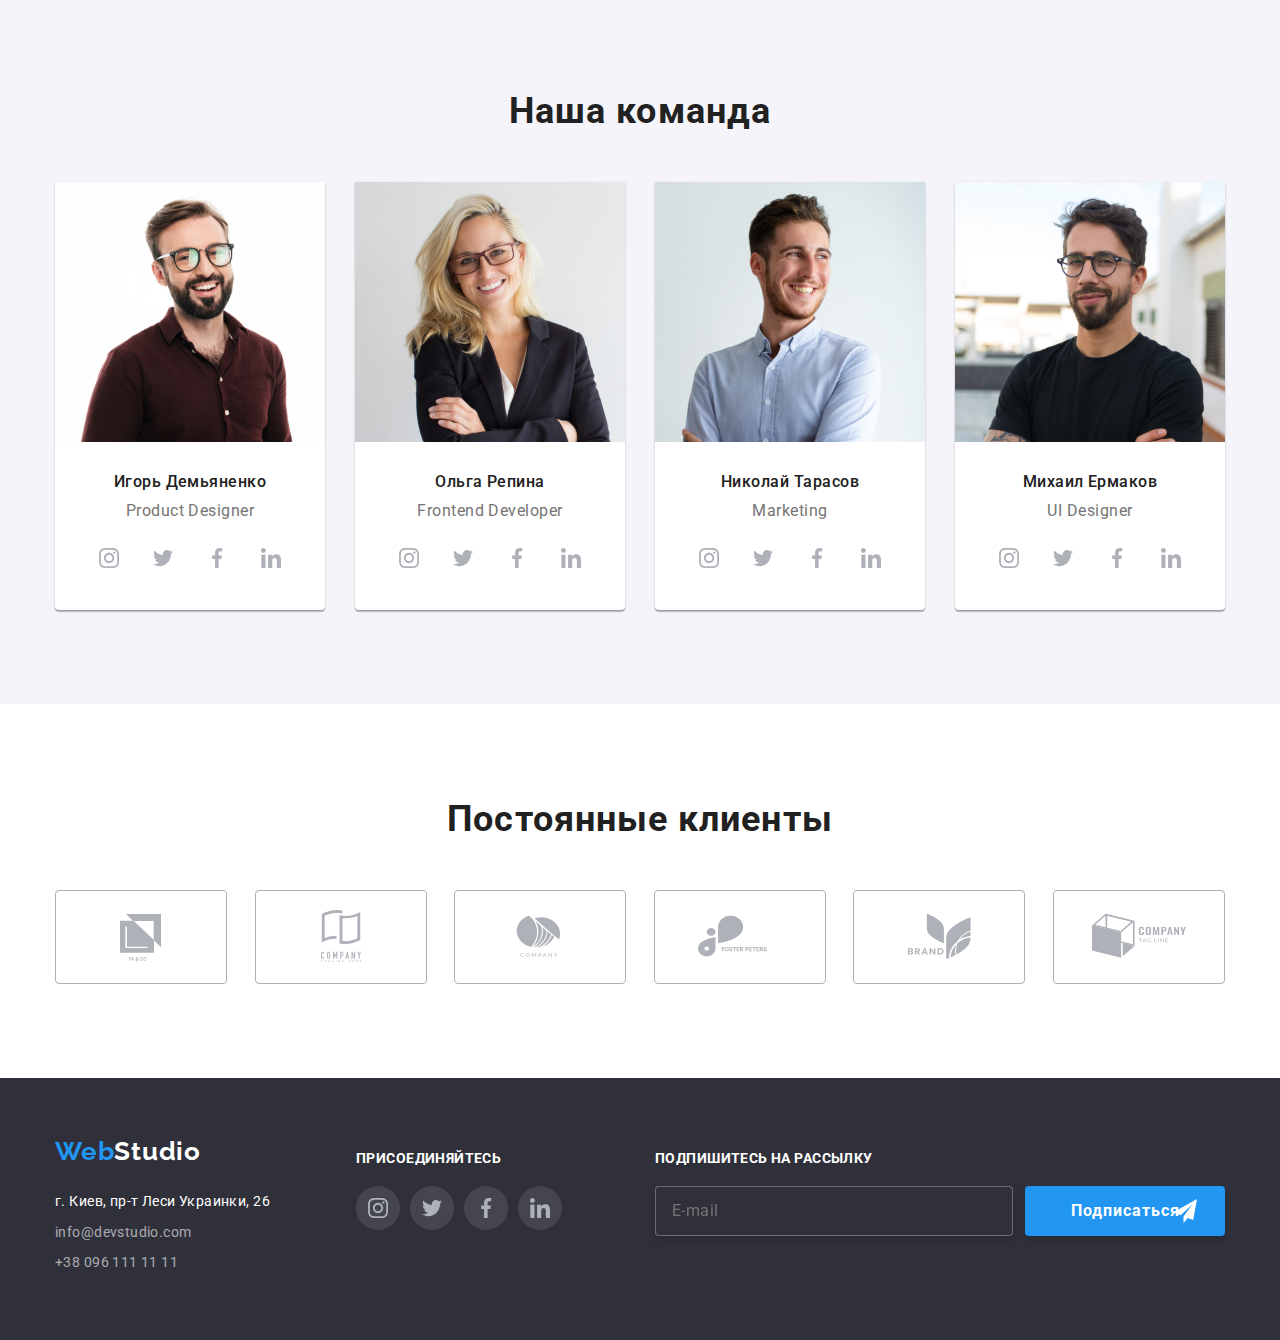
==== commit b7ada952: "add contacts.html" ====
--- a/index.html
+++ b/index.html
@@ -20,12 +20,16 @@
       <div class="container">
         <div class="header-flex">
           <div class="header-left">
-            <a class="logo" lang="en" href="#"><span>Web</span>Studio</a>
+            <a class="logo" lang="en" href="./index.html"
+              ><span>Web</span>Studio</a
+            >
             <nav>
               <ul class="nav-list">
-                <li class="nav-item"><a href="#">Студия</a></li>
-                <li class="nav-item"><a href="#">Портфолио</a></li>
-                <li class="nav-item"><a href="#">Контакты</a></li>
+                <li class="nav-item"><a href="./index.html">Студия</a></li>
+                <li class="nav-item">
+                  <a href="./portfolio.html">Портфолио</a>
+                </li>
+                <li class="nav-item"><a href="./contacts.html">Контакты</a></li>
               </ul>
             </nav>
           </div>
@@ -329,7 +333,7 @@
       <div class="footer container">
         <div class="footer-left">
           <div class="footer-left-address">
-            <a class="footer-logo logo" lang="en" href="#"
+            <a class="footer-logo logo" lang="en" href="./index.html"
               ><span>Web</span>Studio</a
             >
             <address class="address">
--- a/css/style.css
+++ b/css/style.css
@@ -21,11 +21,14 @@
     flex-direction: column;
     font-family: Roboto;
 }
-
+main {
+    flex: 1 1 auto;
+}
 
 /* ------------------------------------------------------------------------------Header------- */
 header{
     padding: 25.5px 0;
+    border-bottom: 1px solid #ECECEC;
 }
 
 .container{
@@ -470,6 +473,11 @@
     background-color: #2F303A;;
 }
 
+.input:hover,
+.input:focus {
+    box-shadow: -1px 1px 4px #FFFFFF;
+}
+
 .footer-button {
     background: url(../img/icons/telegram.svg) 148px no-repeat;
     background-color: #2196F3;
@@ -481,5 +489,5 @@
 
 .footer-button:hover,
 .footer-button:focus {
-    box-shadow: -1px 1px 4px #FFFFFF
+    box-shadow: -1px 1px 4px #FFFFFF;
 }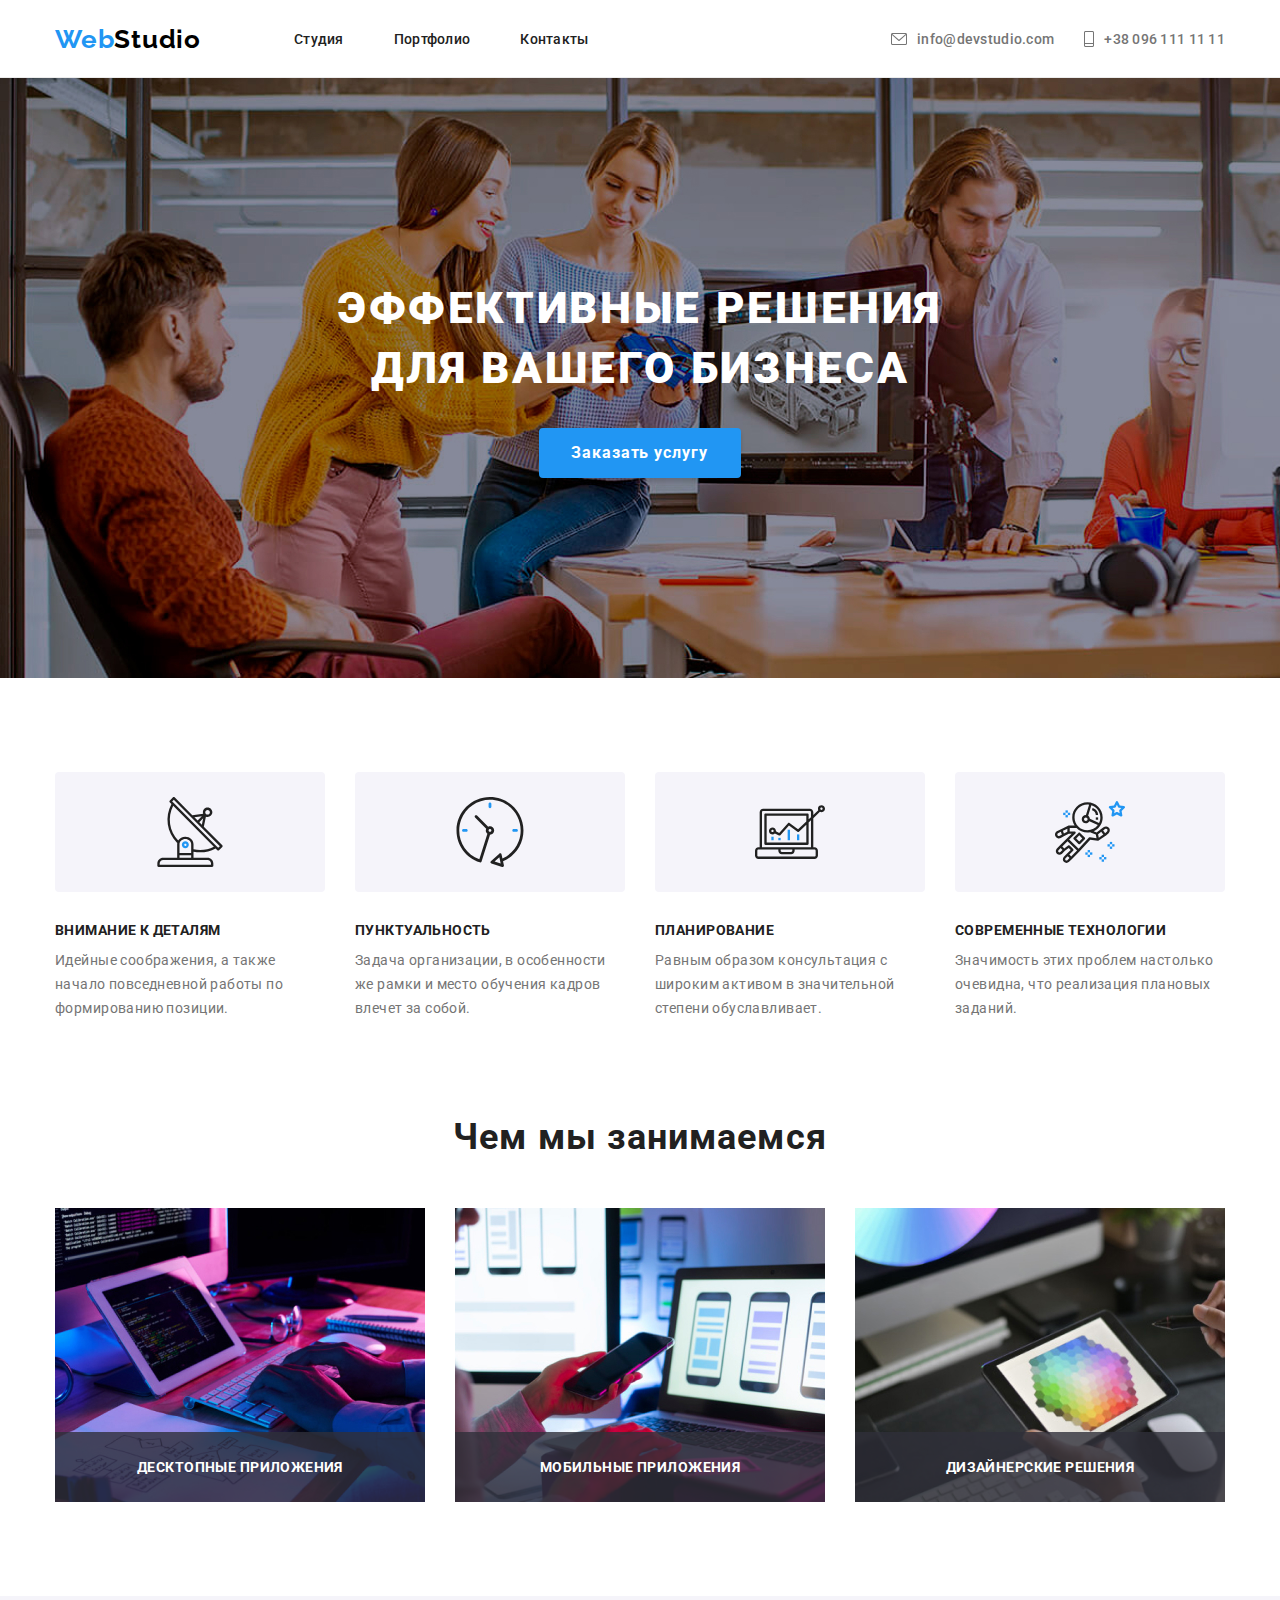
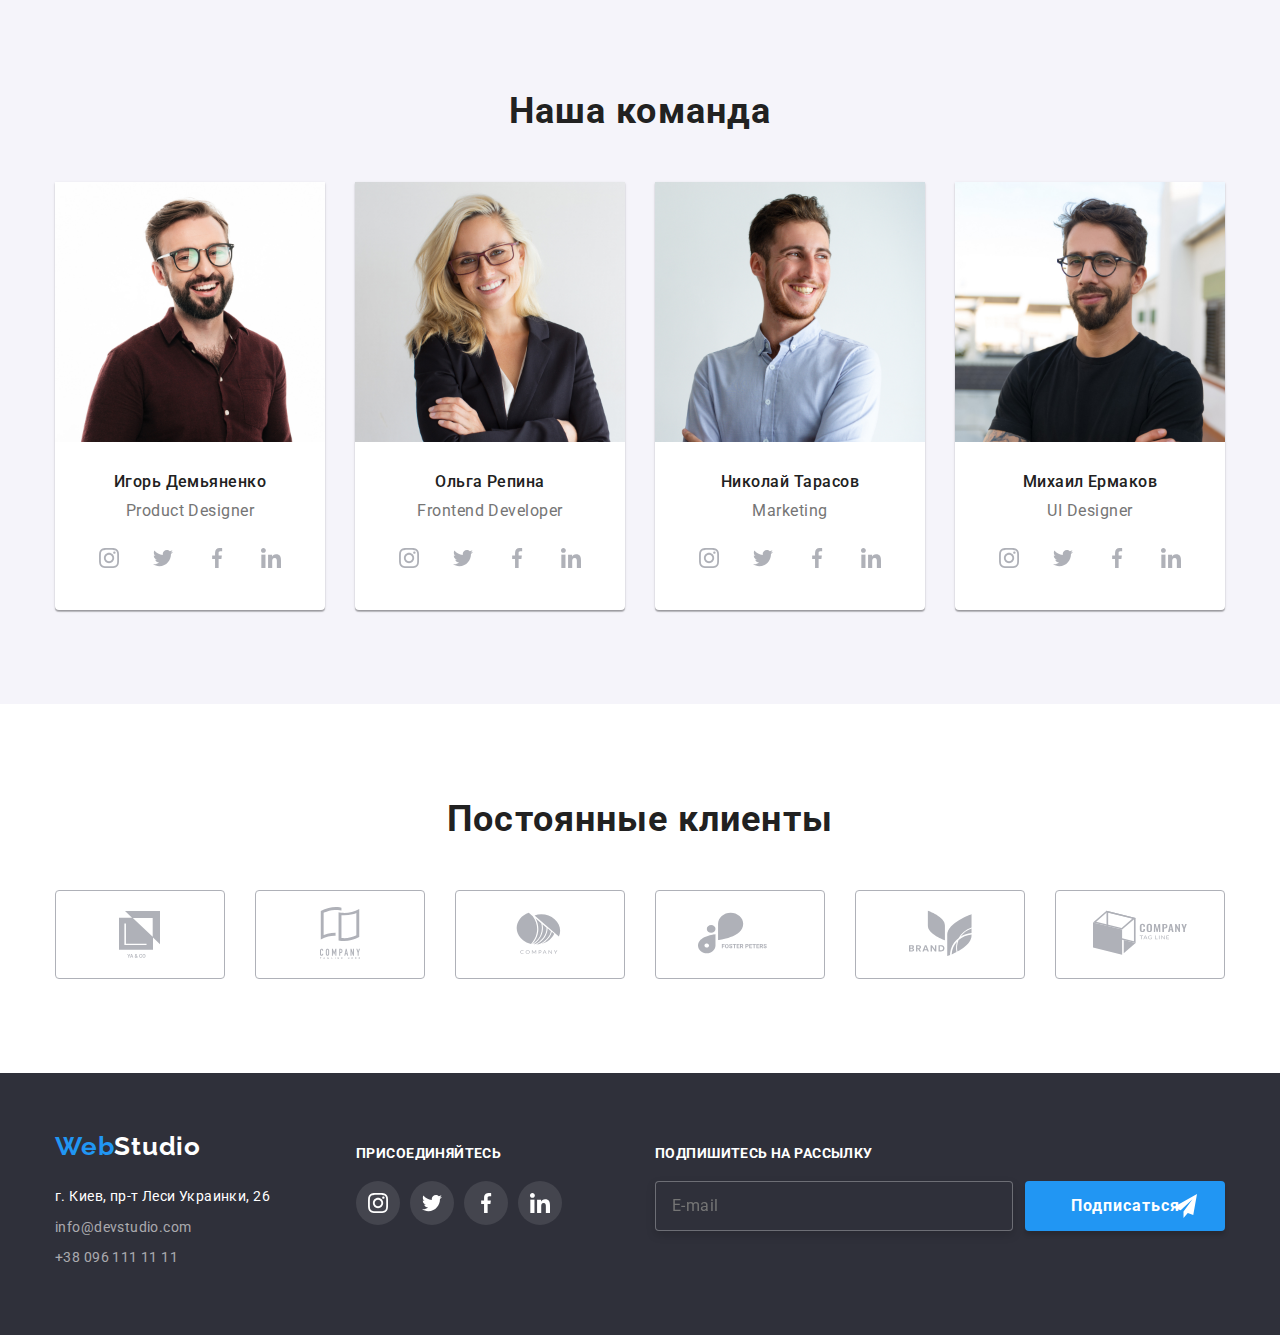
==== commit 9c507839: "fix all svg links" ====
--- a/index.html
+++ b/index.html
@@ -34,8 +34,36 @@
             </nav>
           </div>
           <div class="header-links">
-            <a href="mailto:info@devstudio.com">info@devstudio.com</a>
-            <a href="tel:380961111111">+38 096 111 11 11</a>
+            <a href="mailto:info@devstudio.com"
+              ><svg
+                class="header-svg"
+                width="16"
+                height="12"
+                viewBox="0 0 16 12"
+                xmlns="http://www.w3.org/2000/svg"
+                xmlns:xlink="http://www.w3.org/1999/xlink"
+              >
+                <path
+                  d="M14.5 0H1.50001C0.672854 0 0 0.672853 0 1.50001V10.5C0 11.3271 0.672854 12 1.50001 12H14.5C15.3271 12 16 11.3271 16 10.5V1.50001C16 0.672853 15.3271 0 14.5 0ZM14.5 0.999994C14.5679 0.999994 14.6325 1.01409 14.6916 1.0387L8 6.83838L1.30833 1.0387C1.36742 1.01412 1.43204 0.999994 1.49998 0.999994H14.5ZM14.5 11H1.50001C1.22414 11 0.999996 10.7759 0.999996 10.5V2.09521L7.67236 7.87792C7.76661 7.95944 7.8833 7.99999 8 7.99999C8.1167 7.99999 8.23339 7.95948 8.32764 7.87792L15 2.09521V10.5C15 10.7759 14.7759 11 14.5 11Z"
+                />
+              </svg>
+              info@devstudio.com</a
+            >
+            <a href="tel:380961111111"
+              ><svg
+                class="header-svg"
+                width="10"
+                height="16"
+                viewBox="0 0 10 16"
+                fill="none"
+                xmlns="http://www.w3.org/2000/svg"
+              >
+                <path
+                  d="M8.5 0H1.5C0.672848 0 0 0.672848 0 1.5V14.5C0 15.3272 0.672848 16 1.5 16H8.5C9.32715 16 10 15.3272 10 14.5V1.5C10 0.672848 9.32715 0 8.5 0ZM1.5 1H8.5C8.77588 1 9 1.22412 9 1.5V12H1V1.5C1 1.22412 1.22412 1 1.5 1ZM8.5 15H1.5C1.22412 15 1 14.7759 1 14.5V13H9V14.5C9 14.7759 8.77588 15 8.5 15Z"
+                />
+              </svg>
+              +38 096 111 11 11</a
+            >
           </div>
         </div>
       </div>
@@ -148,32 +176,56 @@
               <p class="team-text">Product Designer</p>
               <ul class="team-links-list">
                 <li>
-                  <a href="#" class="team-link">
-                    <img
-                      src="./img/icons/social_links/instagram_1.svg"
-                      alt="Инстаграмм"
-                  /></a>
-                </li>
-                <li>
-                  <a href="#" class="team-link"
-                    ><img
-                      src="./img/icons/social_links/twitter_2.svg"
-                      alt="Твиттер"
-                  /></a>
-                </li>
-                <li>
-                  <a href="#" class="team-link"
-                    ><img
-                      src="./img/icons/social_links/facebook_3.svg"
-                      alt="Фейсбук"
-                  /></a>
-                </li>
-                <li>
-                  <a href="#" class="team-link"
-                    ><img
-                      src="./img/icons/social_links/linkedin_4.svg"
-                      alt="ЛинкедИн"
-                  /></a>
+                  <a
+                    href="https://www.instagram.com/"
+                    target="_blank"
+                    class="team-link"
+                  >
+                    <svg class="social-svg">
+                      <use
+                        href="./img/icons/social_links/social_sprite.svg#instagram"
+                      ></use>
+                    </svg>
+                  </a>
+                </li>
+                <li>
+                  <a
+                    href="https://twitter.com/?lang=ru"
+                    target="_blank"
+                    class="team-link"
+                  >
+                    <svg class="social-svg">
+                      <use
+                        href="./img/icons/social_links/social_sprite.svg#twitter"
+                      ></use>
+                    </svg>
+                  </a>
+                </li>
+                <li>
+                  <a
+                    href="https://uk-ua.facebook.com/"
+                    target="_blank"
+                    class="team-link"
+                  >
+                    <svg class="social-svg">
+                      <use
+                        href="./img/icons/social_links/social_sprite.svg#facebook"
+                      ></use>
+                    </svg>
+                  </a>
+                </li>
+                <li>
+                  <a
+                    href="https://ua.linkedin.com/"
+                    target="_blank"
+                    class="team-link"
+                  >
+                    <svg class="social-svg">
+                      <use
+                        href="./img/icons/social_links/social_sprite.svg#linkedin"
+                      ></use>
+                    </svg>
+                  </a>
                 </li>
               </ul>
             </li>
@@ -183,32 +235,56 @@
               <p class="team-text">Frontend Developer</p>
               <ul class="team-links-list">
                 <li>
-                  <a href="#" class="team-link"
-                    ><img
-                      src="./img/icons/social_links/instagram_1.svg"
-                      alt="Инстаграмм"
-                  /></a>
-                </li>
-                <li>
-                  <a href="#" class="team-link"
-                    ><img
-                      src="./img/icons/social_links/twitter_2.svg"
-                      alt="Твиттер"
-                  /></a>
-                </li>
-                <li>
-                  <a href="#" class="team-link"
-                    ><img
-                      src="./img/icons/social_links/facebook_3.svg"
-                      alt="Фейсбук"
-                  /></a>
-                </li>
-                <li>
-                  <a href="#" class="team-link"
-                    ><img
-                      src="./img/icons/social_links/linkedin_4.svg"
-                      alt="ЛинкедИн"
-                  /></a>
+                  <a
+                    href="https://www.instagram.com/"
+                    target="_blank"
+                    class="team-link"
+                  >
+                    <svg class="social-svg">
+                      <use
+                        href="./img/icons/social_links/social_sprite.svg#instagram"
+                      ></use>
+                    </svg>
+                  </a>
+                </li>
+                <li>
+                  <a
+                    href="https://twitter.com/?lang=ru"
+                    target="_blank"
+                    class="team-link"
+                  >
+                    <svg class="social-svg">
+                      <use
+                        href="./img/icons/social_links/social_sprite.svg#twitter"
+                      ></use>
+                    </svg>
+                  </a>
+                </li>
+                <li>
+                  <a
+                    href="https://uk-ua.facebook.com/"
+                    target="_blank"
+                    class="team-link"
+                  >
+                    <svg class="social-svg">
+                      <use
+                        href="./img/icons/social_links/social_sprite.svg#facebook"
+                      ></use>
+                    </svg>
+                  </a>
+                </li>
+                <li>
+                  <a
+                    href="https://ua.linkedin.com/"
+                    target="_blank"
+                    class="team-link"
+                  >
+                    <svg class="social-svg">
+                      <use
+                        href="./img/icons/social_links/social_sprite.svg#linkedin"
+                      ></use>
+                    </svg>
+                  </a>
                 </li>
               </ul>
             </li>
@@ -218,35 +294,55 @@
               <p class="team-text">Marketing</p>
               <ul class="team-links-list">
                 <li>
-                  <a href="#" class="team-link">
-                    <img
-                      src="./img/icons/social_links/instagram_1.svg"
-                      alt="Инстаграмм"
-                    />
-                  </a>
-                </li>
-                <li>
-                  <a href="#" class="team-link">
-                    <img
-                      src="./img/icons/social_links/twitter_2.svg"
-                      alt="Твиттер"
-                    />
-                  </a>
-                </li>
-                <li>
-                  <a href="#" class="team-link">
-                    <img
-                      src="./img/icons/social_links/facebook_3.svg"
-                      alt="Фейсбук"
-                    />
-                  </a>
-                </li>
-                <li>
-                  <a href="#" class="team-link">
-                    <img
-                      src="./img/icons/social_links/linkedin_4.svg"
-                      alt="ЛинкедИн"
-                    />
+                  <a
+                    href="https://www.instagram.com/"
+                    target="_blank"
+                    class="team-link"
+                  >
+                    <svg class="social-svg">
+                      <use
+                        href="./img/icons/social_links/social_sprite.svg#instagram"
+                      ></use>
+                    </svg>
+                  </a>
+                </li>
+                <li>
+                  <a
+                    href="https://twitter.com/?lang=ru"
+                    target="_blank"
+                    class="team-link"
+                  >
+                    <svg class="social-svg">
+                      <use
+                        href="./img/icons/social_links/social_sprite.svg#twitter"
+                      ></use>
+                    </svg>
+                  </a>
+                </li>
+                <li>
+                  <a
+                    href="https://uk-ua.facebook.com/"
+                    target="_blank"
+                    class="team-link"
+                  >
+                    <svg class="social-svg">
+                      <use
+                        href="./img/icons/social_links/social_sprite.svg#facebook"
+                      ></use>
+                    </svg>
+                  </a>
+                </li>
+                <li>
+                  <a
+                    href="https://ua.linkedin.com/"
+                    target="_blank"
+                    class="team-link"
+                  >
+                    <svg class="social-svg">
+                      <use
+                        href="./img/icons/social_links/social_sprite.svg#linkedin"
+                      ></use>
+                    </svg>
                   </a>
                 </li>
               </ul>
@@ -257,35 +353,55 @@
               <p class="team-text">UI Designer</p>
               <ul class="team-links-list">
                 <li>
-                  <a href="#" class="team-link">
-                    <img
-                      src="./img/icons/social_links/instagram_1.svg"
-                      alt="Инстаграмм"
-                    />
-                  </a>
-                </li>
-                <li>
-                  <a href="#" class="team-link">
-                    <img
-                      src="./img/icons/social_links/twitter_2.svg"
-                      alt="Твиттер"
-                    />
-                  </a>
-                </li>
-                <li>
-                  <a href="#" class="team-link">
-                    <img
-                      src="./img/icons/social_links/facebook_3.svg"
-                      alt="Фейсбук"
-                    />
-                  </a>
-                </li>
-                <li>
-                  <a href="#" class="team-link">
-                    <img
-                      src="./img/icons/social_links/linkedin_4.svg"
-                      alt="ЛинкедИн"
-                    />
+                  <a
+                    href="https://www.instagram.com/"
+                    target="_blank"
+                    class="team-link"
+                  >
+                    <svg class="social-svg">
+                      <use
+                        href="./img/icons/social_links/social_sprite.svg#instagram"
+                      ></use>
+                    </svg>
+                  </a>
+                </li>
+                <li>
+                  <a
+                    href="https://twitter.com/?lang=ru"
+                    target="_blank"
+                    class="team-link"
+                  >
+                    <svg class="social-svg">
+                      <use
+                        href="./img/icons/social_links/social_sprite.svg#twitter"
+                      ></use>
+                    </svg>
+                  </a>
+                </li>
+                <li>
+                  <a
+                    href="https://uk-ua.facebook.com/"
+                    target="_blank"
+                    class="team-link"
+                  >
+                    <svg class="social-svg">
+                      <use
+                        href="./img/icons/social_links/social_sprite.svg#facebook"
+                      ></use>
+                    </svg>
+                  </a>
+                </li>
+                <li>
+                  <a
+                    href="https://ua.linkedin.com/"
+                    target="_blank"
+                    class="team-link"
+                  >
+                    <svg class="social-svg">
+                      <use
+                        href="./img/icons/social_links/social_sprite.svg#linkedin"
+                      ></use>
+                    </svg>
                   </a>
                 </li>
               </ul>
@@ -297,34 +413,46 @@
         <h2 class="clients-title title">Постоянные клиенты</h2>
         <ul class="clients-list">
           <li>
-            <a href="#" class="clients-link"
-              ><img src="./img/icons/Clients/Logo-1.svg" alt=""
-            /></a>
-          </li>
-          <li>
-            <a href="#" class="clients-link"
-              ><img src="./img/icons/Clients/Logo-2.svg" alt=""
-            /></a>
-          </li>
-          <li>
-            <a href="#" class="clients-link"
-              ><img src="./img/icons/Clients/Logo-3.svg" alt=""
-            /></a>
-          </li>
-          <li>
-            <a href="#" class="clients-link"
-              ><img src="./img/icons/Clients/Logo-4.svg" alt=""
-            /></a>
-          </li>
-          <li>
-            <a href="#" class="clients-link"
-              ><img src="./img/icons/Clients/Logo-5.svg" alt=""
-            /></a>
-          </li>
-          <li>
-            <a href="#" class="clients-link"
-              ><img src="./img/icons/Clients/Logo-6.svg" alt=""
-            /></a>
+            <a href="#" class="clients-link">
+              <svg class="clients-svg">
+                <use href="./img/icons/Clients/Clients_sprite.svg#logo-1"></use>
+              </svg>
+            </a>
+          </li>
+          <li>
+            <a href="#" class="clients-link">
+              <svg class="clients-svg">
+                <use href="./img/icons/Clients/Clients_sprite.svg#logo-2"></use>
+              </svg>
+            </a>
+          </li>
+          <li>
+            <a href="#" class="clients-link">
+              <svg class="clients-svg">
+                <use href="./img/icons/Clients/Clients_sprite.svg#logo-3"></use>
+              </svg>
+            </a>
+          </li>
+          <li>
+            <a href="#" class="clients-link">
+              <svg class="clients-svg">
+                <use href="./img/icons/Clients/Clients_sprite.svg#logo-4"></use>
+              </svg>
+            </a>
+          </li>
+          <li>
+            <a href="#" class="clients-link">
+              <svg class="clients-svg">
+                <use href="./img/icons/Clients/Clients_sprite.svg#logo-5"></use>
+              </svg>
+            </a>
+          </li>
+          <li>
+            <a href="#" class="clients-link">
+              <svg class="clients-svg">
+                <use href="./img/icons/Clients/Clients_sprite.svg#logo-6"></use>
+              </svg>
+            </a>
           </li>
         </ul>
       </section>
@@ -346,32 +474,56 @@
             <h2 class="footer-title">присоединяйтесь</h2>
             <ul class="footer-list">
               <li>
-                <a href="#" class="footer-link">
-                  <img
-                    src="./img/icons/social_links/instagram_1.svg"
-                    alt="Инстаграмм"
-                /></a>
+                <a
+                  href="https://www.instagram.com/"
+                  target="_blank"
+                  class="footer-link"
+                >
+                  <svg class="footer-svg">
+                    <use
+                      href="./img/icons/social_links/social_sprite.svg#instagram"
+                    ></use>
+                  </svg>
+                </a>
               </li>
               <li>
-                <a href="#" class="footer-link"
-                  ><img
-                    src="./img/icons/social_links/twitter_2.svg"
-                    alt="Твиттер"
-                /></a>
+                <a
+                  href="https://twitter.com/?lang=ru"
+                  target="_blank"
+                  class="footer-link"
+                >
+                  <svg class="footer-svg">
+                    <use
+                      href="./img/icons/social_links/social_sprite.svg#twitter"
+                    ></use>
+                  </svg>
+                </a>
               </li>
               <li>
-                <a href="#" class="footer-link"
-                  ><img
-                    src="./img/icons/social_links/facebook_3.svg"
-                    alt="Фейсбук"
-                /></a>
+                <a
+                  href="https://uk-ua.facebook.com/"
+                  target="_blank"
+                  class="footer-link"
+                >
+                  <svg class="footer-svg">
+                    <use
+                      href="./img/icons/social_links/social_sprite.svg#facebook"
+                    ></use>
+                  </svg>
+                </a>
               </li>
               <li>
-                <a href="#" class="footer-link"
-                  ><img
-                    src="./img/icons/social_links/linkedin_4.svg"
-                    alt="ЛинкедИн"
-                /></a>
+                <a
+                  href="https://ua.linkedin.com/"
+                  target="_blank"
+                  class="footer-link"
+                >
+                  <svg class="footer-svg">
+                    <use
+                      href="./img/icons/social_links/social_sprite.svg#linkedin"
+                    ></use>
+                  </svg>
+                </a>
               </li>
             </ul>
           </div>
--- a/css/style.css
+++ b/css/style.css
@@ -95,37 +95,33 @@
 
 .nav-item a:hover,
 .nav-item a:focus {
-color: #2196F3;
+    color: #2196F3;
 }
 
 .header-links {
     display: flex;
-    gap: 30px;
-    
-    
+    gap: 30px;   
 }
 
 .header-links > a{
+    align-items: center;
     font-weight: 500;
     font-size: 14px;
     letter-spacing: 0.02em;    
     color: #757575;
     height: 16px;
-}
-
-.header-links > a:first-child {
-    padding-left: 26px;
-        background: url(../img/icons/Icon_mail.svg) left no-repeat;
-       
-}
-.header-links>a:last-child {
-    display: block;
-    padding-left: 20px;
-    background: url(../img/icons/Icon_phone.svg) left no-repeat;
-
-}
-
-
+    display: flex;
+    gap: 10px;
+}
+
+.header-svg {
+    fill: #757575;
+}
+
+.header-links > a:hover .header-svg,
+.header-links > a:focus .header-svg {
+    fill: #2196F3;
+}
 .header-links > a:hover,
 .header-links > a:focus {
     color: #2196F3;
@@ -341,9 +337,20 @@
     align-items: center;
 }
 
+.social-svg {
+    width: 20px;
+    height: 20px;
+    fill: #AFB1B8; 
+}
+
+.team-link:focus .social-svg,
+.team-link:hover .social-svg {
+    fill: #FFFFFF;
+}
+
 .team-link:focus,
 .team-link:hover {
-    background-color: #2196F3;
+    background-color: #2196F3;   
 }
 
 /* ------------------------------------------------------------------------------Clients------- */
@@ -365,7 +372,18 @@
     border: 1px solid #AFB1B8;
     border-radius: 4px;
     text-align: center;
-    padding: 16px 32px;
+    padding: 12.5px 31px;
+}
+
+.clients-svg {
+    width: 106px;
+    height: 60px;
+    fill: #AFB1B8;
+}
+
+.clients-link:focus .clients-svg,
+.clients-link:hover .clients-svg {
+    fill: #2196F3;
 }
 
 .clients-link:focus,
@@ -450,6 +468,11 @@
     align-items: center;    
 }
 
+.footer-svg {
+    width: 20px;
+    height: 20px;
+    fill: #FFFFFF;
+}
 .footer-link:focus,
 .footer-link:hover {
     background-color: #2196F3;
@@ -490,4 +513,24 @@
 .footer-button:hover,
 .footer-button:focus {
     box-shadow: -1px 1px 4px #FFFFFF;
-}+}
+
+
+
+/* ----------------------------------------------------------------contacts------- */
+.contacts {
+    padding: 30px 0;
+    display: flex;
+    justify-content: space-around
+}
+
+.contacts-title {
+    padding-top: 30px;
+    font-size: 22px;
+}
+
+.contacts-address >a,
+.contacts-address >p{
+    color: #757575;
+}
+
